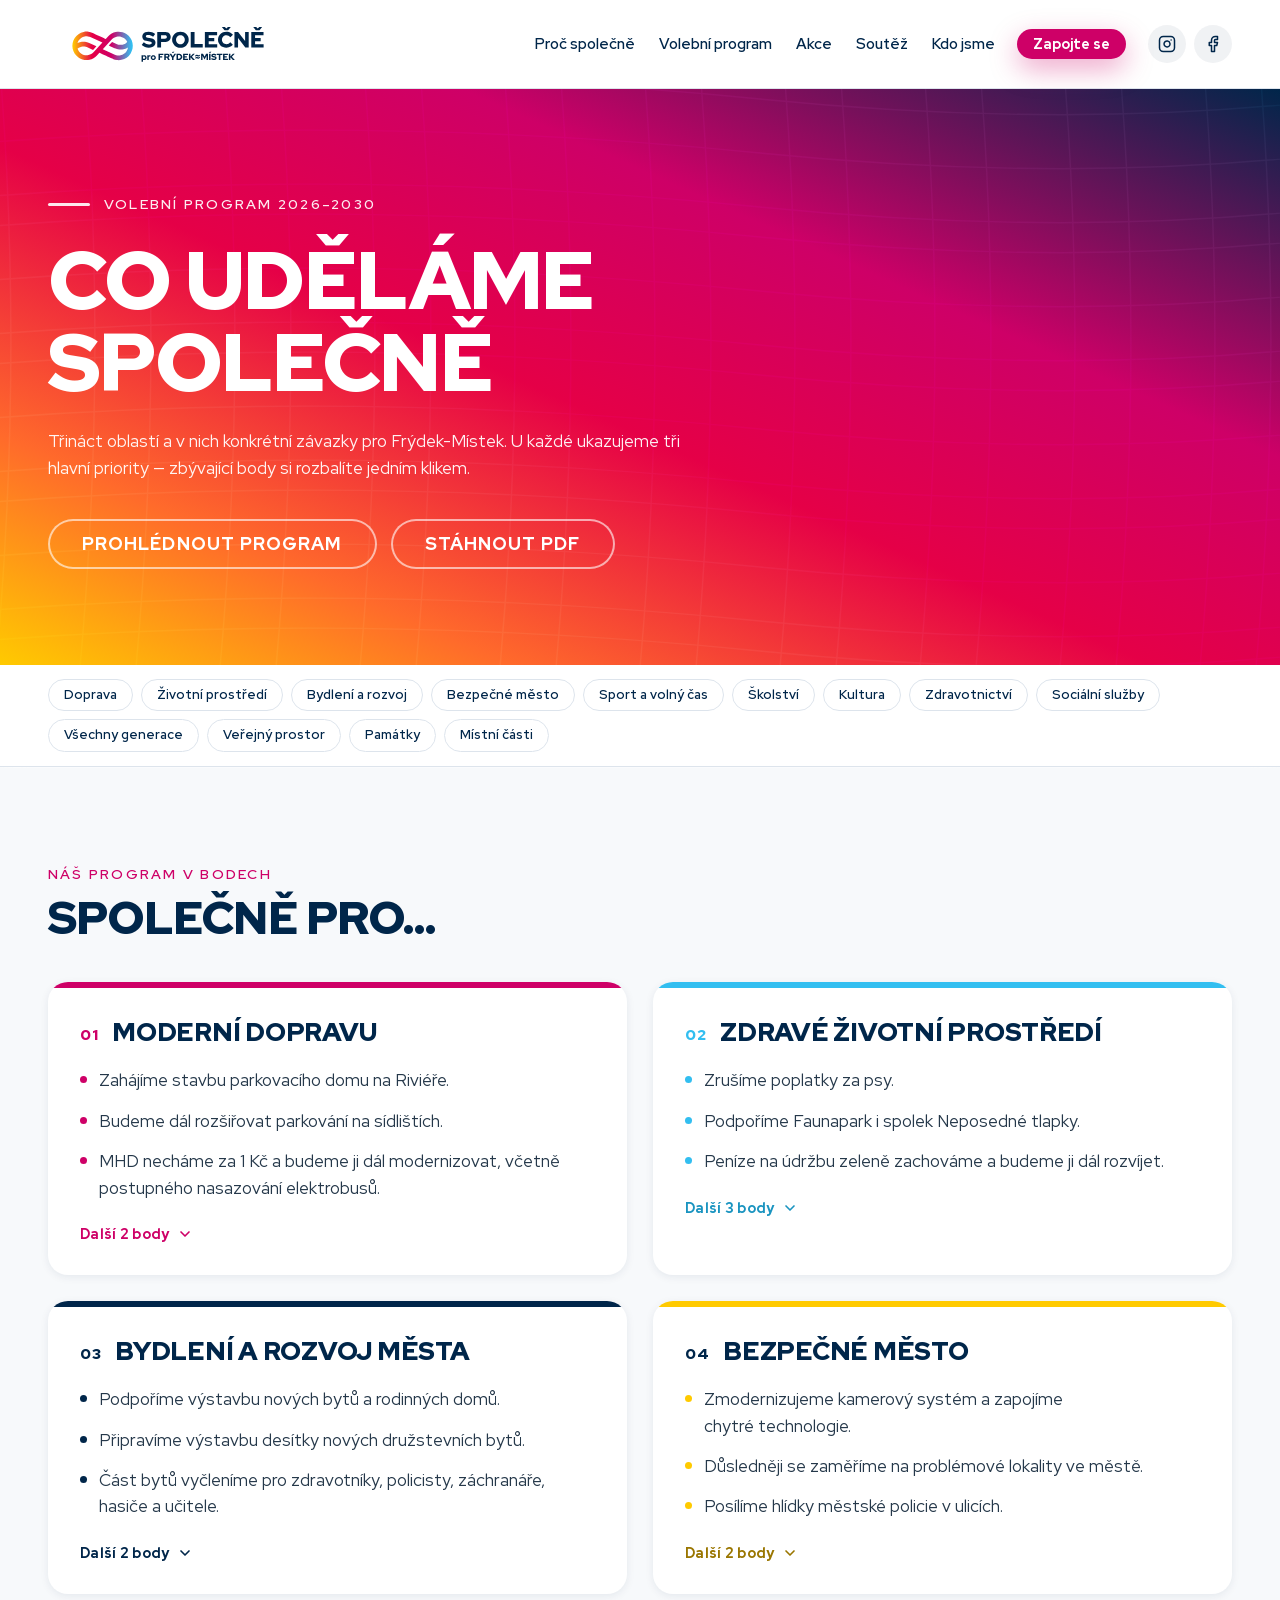
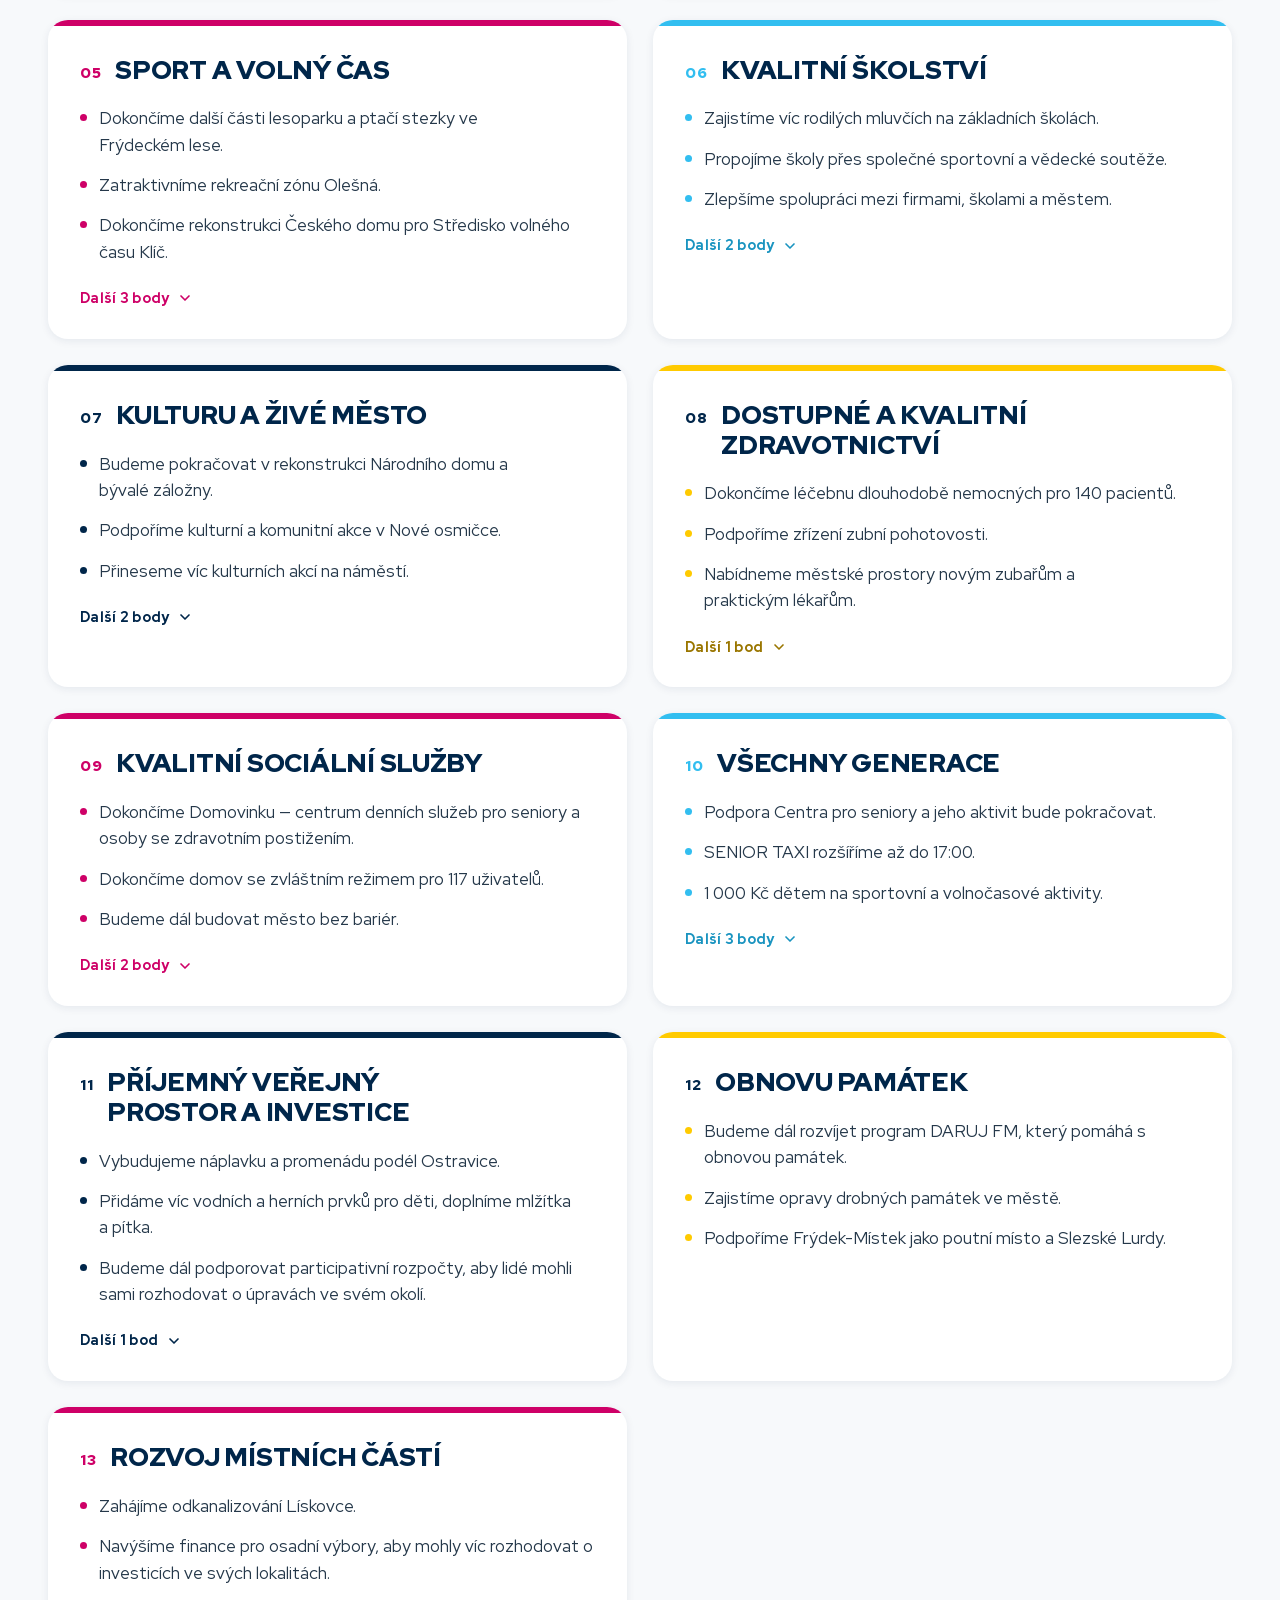
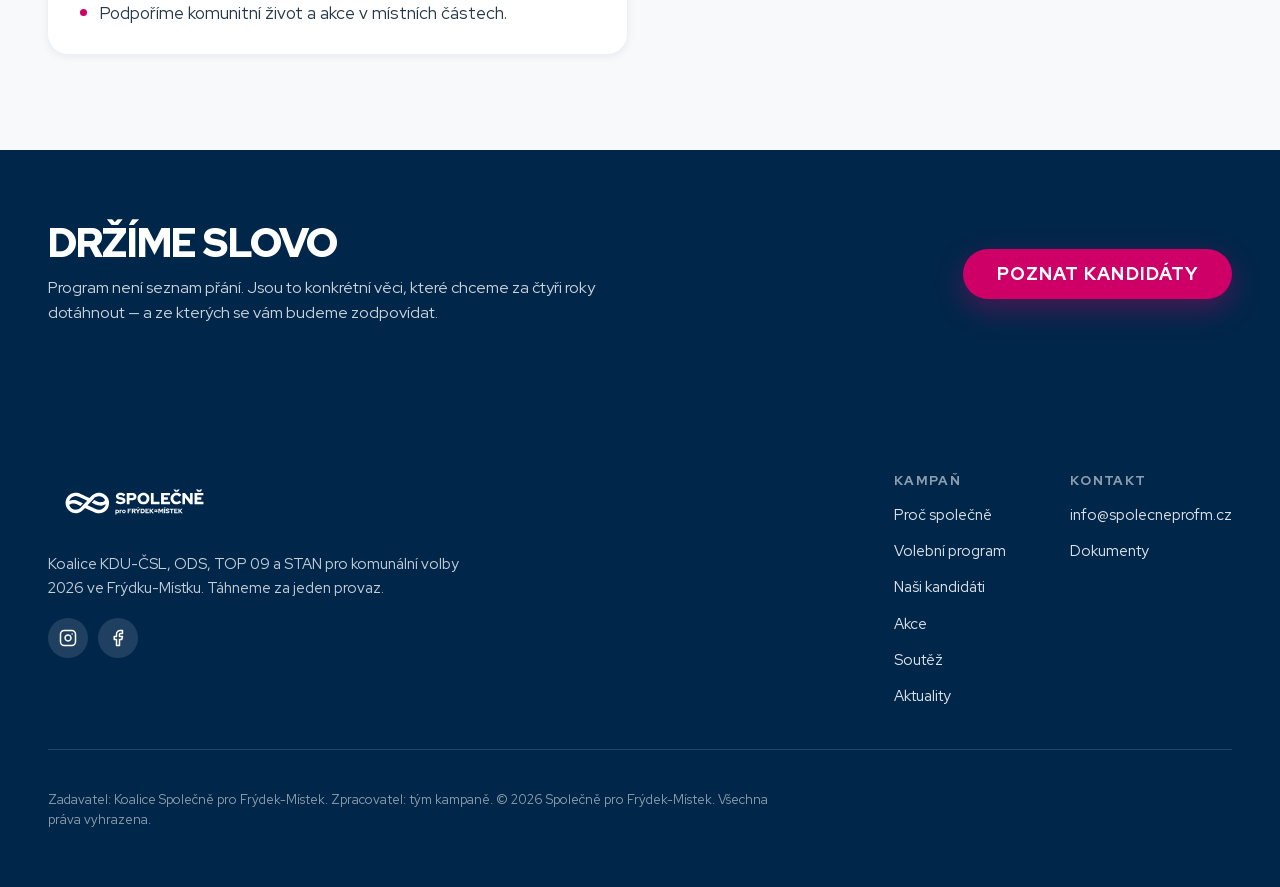
==== program.html @ d4891915 "Add Volební program page and link it from the navigation Port Volebni_program_2026-2030.html into th" ====
<!DOCTYPE html>
<html lang="cs">
<head>
<meta charset="utf-8">
<meta name="viewport" content="width=device-width, initial-scale=1">
<title>Volební program 2026–2030 — Společně pro Frýdek-Místek</title>
<meta name="description" content="Volební program koalice Společně pro Frýdek-Místek (KDU-ČSL, ODS, TOP 09 a STAN) na období 2026–2030. Třináct oblastí a konkrétní závazky: doprava, bydlení, bezpečnost, školství, zdravotnictví, sport, kultura, sociální služby a rozvoj místních částí.">
<meta name="theme-color" content="#00264a">
<link rel="canonical" href="https://spolecneprofm.cz/program.html">
<meta name="robots" content="index, follow, max-image-preview:large, max-snippet:-1, max-video-preview:-1">
<meta property="og:type" content="website">
<meta property="og:site_name" content="Společně pro Frýdek-Místek">
<meta property="og:locale" content="cs_CZ">
<meta property="og:url" content="https://spolecneprofm.cz/program.html">
<meta property="og:title" content="Volební program 2026–2030 — Společně pro Frýdek-Místek">
<meta property="og:description" content="Třináct oblastí a v nich konkrétní závazky pro Frýdek-Místek na období 2026–2030.">
<meta property="og:image" content="https://spolecneprofm.cz/assets/img/og-cover.png">
<meta property="og:image:type" content="image/png">
<meta property="og:image:width" content="1200">
<meta property="og:image:height" content="630">
<meta property="og:image:alt" content="Společně pro Frýdek-Místek — koalice KDU-ČSL, ODS, TOP 09 a STAN pro komunální volby 2026">
<meta name="twitter:card" content="summary_large_image">
<meta name="twitter:title" content="Volební program 2026–2030 — Společně pro Frýdek-Místek">
<meta name="twitter:description" content="Třináct oblastí a v nich konkrétní závazky pro Frýdek-Místek na období 2026–2030.">
<meta name="twitter:image" content="https://spolecneprofm.cz/assets/img/og-cover.png">
<meta name="twitter:image:alt" content="Společně pro Frýdek-Místek — koalice KDU-ČSL, ODS, TOP 09 a STAN pro komunální volby 2026">

<!-- Icons & manifest -->
<link rel="icon" type="image/svg+xml" href="assets/img/logo-symbol.svg">
<link rel="icon" type="image/png" sizes="32x32" href="favicon-32x32.png">
<link rel="icon" type="image/png" sizes="16x16" href="favicon-16x16.png">
<link rel="icon" href="favicon.ico" sizes="any">
<link rel="apple-touch-icon" sizes="180x180" href="apple-touch-icon.png">
<link rel="manifest" href="site.webmanifest">

<!-- Preload the LCP-critical webfont weights (hero H1 = 900, body/lead = 400) so they
     download in parallel with the stylesheet instead of after it -->
<link rel="preload" href="assets/fonts/RedHatDisplay-Black.woff2" as="font" type="font/woff2" crossorigin>
<link rel="preload" href="assets/fonts/RedHatDisplay-Regular.woff2" as="font" type="font/woff2" crossorigin>

<link rel="stylesheet" href="css/styles.css">

<script type="application/ld+json">
{
  "@context": "https://schema.org",
  "@graph": [
    {
      "@type": "PoliticalParty",
      "@id": "https://spolecneprofm.cz/#organization",
      "name": "Společně pro Frýdek-Místek",
      "alternateName": "Společně pro F-M",
      "description": "Koalice KDU-ČSL, ODS, TOP 09 a STAN pro komunální volby 2026 ve Frýdku-Místku. Táhneme za jeden provaz.",
      "url": "https://spolecneprofm.cz/",
      "logo": "https://spolecneprofm.cz/assets/img/logo-symbol.svg",
      "image": "https://spolecneprofm.cz/assets/img/og-cover.png",
      "email": "info@spolecneprofm.cz",
      "areaServed": { "@type": "City", "name": "Frýdek-Místek" },
      "member": [
        { "@type": "PoliticalParty", "name": "KDU-ČSL" },
        { "@type": "PoliticalParty", "name": "ODS" },
        { "@type": "PoliticalParty", "name": "TOP 09" },
        { "@type": "PoliticalParty", "name": "STAN" }
      ]
    },
    {
      "@type": "WebSite",
      "@id": "https://spolecneprofm.cz/#website",
      "url": "https://spolecneprofm.cz/",
      "name": "Společně pro Frýdek-Místek",
      "inLanguage": "cs",
      "publisher": { "@id": "https://spolecneprofm.cz/#organization" }
    }
  ]
}
</script>
</head>
<body>

<!-- ============================================================ Top menu -->
<header class="topbar">
  <div class="topbar__inner">
    <a href="index.html#proc" aria-label="Společně pro Frýdek-Místek — domů">
      <img class="topbar__logo" src="assets/img/logo-horizontal.svg" alt="Společně pro Frýdek-Místek">
    </a>
    <nav class="topbar__nav" aria-label="Hlavní navigace">
      <div class="topnav">
        <a href="index.html#proc">Proč společně</a>
        <a href="program.html">Volební program</a>
        <a href="index.html#cesta">Akce</a>
        <a href="soutez.html">Soutěž</a>
        <a href="index.html#kdo">Kdo jsme</a>
      </div>
      <a class="btn btn--primary btn--sm topbar__cta" href="https://docs.google.com/forms/d/e/1FAIpQLSeBkIM6NP1wLPQu1saJix3rBssZqTnsigHRWlZCqbDjpdeK2g/viewform" target="_blank" rel="noopener">Zapojte se</a>
      <div class="topbar__socials">
        <a class="social" href="https://www.instagram.com/spolecneprofm" target="_blank" rel="noopener" aria-label="Instagram"><svg width="18" height="18" viewBox="0 0 24 24" fill="none" stroke="currentColor" stroke-width="2" stroke-linecap="round" stroke-linejoin="round" aria-hidden="true"><rect width="20" height="20" x="2" y="2" rx="5"/><path d="M16 11.37A4 4 0 1 1 12.63 8 4 4 0 0 1 16 11.37z"/><line x1="17.5" x2="17.51" y1="6.5" y2="6.5"/></svg></a>
        <a class="social" href="https://www.facebook.com/share/1CtPxGy4Wt/" target="_blank" rel="noopener" aria-label="Facebook"><svg width="18" height="18" viewBox="0 0 24 24" fill="none" stroke="currentColor" stroke-width="2" stroke-linecap="round" stroke-linejoin="round" aria-hidden="true"><path d="M18 2h-3a5 5 0 0 0-5 5v3H7v4h3v8h4v-8h3l1-4h-4V7a1 1 0 0 1 1-1h3z"/></svg></a>
      </div>
      <button class="menu-toggle" type="button" data-menu-toggle aria-expanded="false" aria-controls="mobile-menu" aria-label="Otevřít menu">
        <span class="menu-toggle__bar"></span><span class="menu-toggle__bar"></span><span class="menu-toggle__bar"></span>
      </button>
    </nav>
  </div>
  <div class="mobile-menu" id="mobile-menu" data-menu hidden>
    <a class="mobile-menu__link" href="index.html#proc">Proč společně</a>
    <a class="mobile-menu__link" href="program.html">Volební program</a>
    <a class="mobile-menu__link" href="index.html#cesta">Akce</a>
    <a class="mobile-menu__link" href="soutez.html">Soutěž</a>
    <a class="mobile-menu__link" href="index.html#kdo">Kdo jsme</a>
    <a class="mobile-menu__link" href="index.html#aktuality">Aktuality</a>
    <a class="mobile-menu__link" href="index.html#dokumenty">Dokumenty</a>
    <a class="btn btn--primary btn--md mobile-menu__cta" href="https://docs.google.com/forms/d/e/1FAIpQLSeBkIM6NP1wLPQu1saJix3rBssZqTnsigHRWlZCqbDjpdeK2g/viewform" target="_blank" rel="noopener">Zapojte se</a>
    <div class="mobile-menu__socials">
      <a class="social" href="https://www.instagram.com/spolecneprofm" target="_blank" rel="noopener" aria-label="Instagram"><svg width="18" height="18" viewBox="0 0 24 24" fill="none" stroke="currentColor" stroke-width="2" stroke-linecap="round" stroke-linejoin="round" aria-hidden="true"><rect width="20" height="20" x="2" y="2" rx="5"/><path d="M16 11.37A4 4 0 1 1 12.63 8 4 4 0 0 1 16 11.37z"/><line x1="17.5" x2="17.51" y1="6.5" y2="6.5"/></svg></a>
      <a class="social" href="https://www.facebook.com/share/1CtPxGy4Wt/" target="_blank" rel="noopener" aria-label="Facebook"><svg width="18" height="18" viewBox="0 0 24 24" fill="none" stroke="currentColor" stroke-width="2" stroke-linecap="round" stroke-linejoin="round" aria-hidden="true"><path d="M18 2h-3a5 5 0 0 0-5 5v3H7v4h3v8h4v-8h3l1-4h-4V7a1 1 0 0 1 1-1h3z"/></svg></a>
    </div>
  </div>
</header>

<main>

<!-- ================================================================ Hero -->
<section class="prog-hero">
  <svg class="prog-hero__lines" preserveAspectRatio="xMidYMid slice" fill="none" stroke="#fff" stroke-width="1.4" aria-hidden="true"><path d="M-20,0 Q360,-30 760,10 T1480,-12"></path><path d="M-20,54 Q360,24 760,64 T1480,42"></path><path d="M-20,108 Q360,78 760,118 T1480,96"></path><path d="M-20,138 Q360,108 760,148 T1480,126"></path><path d="M-20,192 Q360,162 760,202 T1480,180"></path><path d="M-20,246 Q360,216 760,256 T1480,234"></path><path d="M-20,276 Q360,246 760,286 T1480,264"></path><path d="M-20,330 Q360,300 760,340 T1480,318"></path><path d="M-20,384 Q360,354 760,394 T1480,372"></path><path d="M-20,414 Q360,384 760,424 T1480,402"></path><path d="M-20,468 Q360,438 760,478 T1480,456"></path><path d="M-20,522 Q360,492 760,532 T1480,510"></path><path d="M-20,552 Q360,522 760,562 T1480,540"></path><path d="M-20,606 Q360,576 760,616 T1480,594"></path><path d="M-20,660 Q360,630 760,670 T1480,648"></path><path d="M-20,690 Q360,660 760,700 T1480,678"></path><path d="M-20,744 Q360,714 760,754 T1480,732"></path><path d="M-20,798 Q360,768 760,808 T1480,786"></path><path d="M-20,828 Q360,798 760,838 T1480,816"></path><path d="M-20,882 Q360,852 760,892 T1480,870"></path><path d="M-20,936 Q360,906 760,946 T1480,924"></path><path d="M-20,966 Q360,936 760,976 T1480,954"></path><path d="M-20,1020 Q360,990 760,1030 T1480,1008"></path><path d="M-20,1074 Q360,1044 760,1084 T1480,1062"></path><path d="M-20,1104 Q360,1074 760,1114 T1480,1092"></path><path d="M-20,1158 Q360,1128 760,1168 T1480,1146"></path><path d="M0,-20 Q26,300 -10,640 T20,1100"></path><path d="M84,-20 Q110,300 74,640 T104,1100"></path><path d="M140,-20 Q166,300 130,640 T160,1100"></path><path d="M224,-20 Q250,300 214,640 T244,1100"></path><path d="M280,-20 Q306,300 270,640 T300,1100"></path><path d="M364,-20 Q390,300 354,640 T384,1100"></path><path d="M420,-20 Q446,300 410,640 T440,1100"></path><path d="M504,-20 Q530,300 494,640 T524,1100"></path><path d="M560,-20 Q586,300 550,640 T580,1100"></path><path d="M644,-20 Q670,300 634,640 T664,1100"></path><path d="M700,-20 Q726,300 690,640 T720,1100"></path><path d="M784,-20 Q810,300 774,640 T804,1100"></path><path d="M840,-20 Q866,300 830,640 T860,1100"></path><path d="M924,-20 Q950,300 914,640 T944,1100"></path><path d="M980,-20 Q1006,300 970,640 T1000,1100"></path><path d="M1064,-20 Q1090,300 1054,640 T1084,1100"></path><path d="M1120,-20 Q1146,300 1110,640 T1140,1100"></path><path d="M1204,-20 Q1230,300 1194,640 T1224,1100"></path><path d="M1260,-20 Q1286,300 1250,640 T1280,1100"></path><path d="M1344,-20 Q1370,300 1334,640 T1364,1100"></path><path d="M1400,-20 Q1426,300 1390,640 T1420,1100"></path><path d="M1484,-20 Q1510,300 1474,640 T1504,1100"></path></svg>
  <div class="prog-hero__wrap">
    <div class="hero__kicker hp-rise" style="animation-delay:.05s">
      <span class="hero__kicker-bar"></span>
      <span class="hero__kicker-text">Volební program 2026–2030</span>
    </div>
    <h1 class="prog-hero__title hp-rise" style="animation-delay:.12s">Co uděláme<br>SPOLEČNĚ</h1>
    <p class="prog-hero__lead hp-rise" style="animation-delay:.2s">Třináct oblastí a v nich konkrétní závazky pro Frýdek-Místek. U každé ukazujeme tři hlavní priority — zbývající body si rozbalíte jedním klikem.</p>
    <div class="prog-hero__cta hp-rise" style="animation-delay:.28s">
      <a class="btn btn--lg btn--ghost btn--uppercase" href="#oblasti">Prohlédnout program</a>
      <a class="btn btn--lg btn--ghost btn--uppercase" href="index.html#dokumenty">Stáhnout PDF</a>
    </div>
  </div>
</section>

<!-- ======================================================= Oblasti (chips) -->
<nav class="prog-nav" aria-label="Oblasti programu">
  <div class="prog-nav__inner">
    <a class="prog-chip" href="#doprava">Doprava</a>
    <a class="prog-chip" href="#prostredi">Životní prostředí</a>
    <a class="prog-chip" href="#bydleni">Bydlení a rozvoj</a>
    <a class="prog-chip" href="#bezpecnost">Bezpečné město</a>
    <a class="prog-chip" href="#sport">Sport a volný čas</a>
    <a class="prog-chip" href="#skolstvi">Školství</a>
    <a class="prog-chip" href="#kultura">Kultura</a>
    <a class="prog-chip" href="#zdravotnictvi">Zdravotnictví</a>
    <a class="prog-chip" href="#socialni">Sociální služby</a>
    <a class="prog-chip" href="#generace">Všechny generace</a>
    <a class="prog-chip" href="#prostor">Veřejný prostor</a>
    <a class="prog-chip" href="#pamatky">Památky</a>
    <a class="prog-chip" href="#casti">Místní části</a>
  </div>
</nav>

<!-- ============================================================= Program -->
<section class="section section--paper" id="oblasti">
  <div class="container">
    <div class="sec-head">
      <span class="eyebrow">Náš program v bodech</span>
      <h2 class="sec-title">SPOLEČNĚ pro…</h2>
    </div>
    <div class="prog-grid">

      <article class="prog-card prog-card--magenta" id="doprava">
        <div class="prog-card__bar"></div>
        <div class="prog-card__body">
          <div class="prog-card__head">
            <span class="prog-card__num">01</span>
            <h3 class="prog-card__title">moderní dopravu</h3>
          </div>
          <ul class="prog-list">
            <li>Zahájíme stavbu parkovacího domu na Riviéře.</li>
            <li>Budeme dál rozšiřovat parkování na sídlištích.</li>
            <li>MHD necháme za 1 Kč a budeme ji dál modernizovat, včetně postupného nasazování elektrobusů.</li>
          </ul>
          <details class="prog-details">
            <summary class="prog-more"><span class="prog-more__closed">Další 2 body</span><span class="prog-more__open">Skrýt další body</span><svg class="prog-more__caret" width="16" height="16" viewBox="0 0 24 24" fill="none" stroke="currentColor" stroke-width="2.5" stroke-linecap="round" stroke-linejoin="round" aria-hidden="true"><path d="m6 9 6 6 6-6"/></svg></summary>
            <ul class="prog-list prog-list--more">
              <li>Zrealizujeme cyklostezku do Sedlišť.</li>
              <li>Zlepšíme a zpříjemníme podmínky pro cyklisty, aby se po městě jezdilo bezpečněji.</li>
            </ul>
          </details>
        </div>
      </article>

      <article class="prog-card prog-card--cyan" id="prostredi">
        <div class="prog-card__bar"></div>
        <div class="prog-card__body">
          <div class="prog-card__head">
            <span class="prog-card__num">02</span>
            <h3 class="prog-card__title">zdravé životní prostředí</h3>
          </div>
          <ul class="prog-list">
            <li>Zrušíme poplatky za psy.</li>
            <li>Podpoříme Faunapark i spolek Neposedné tlapky.</li>
            <li>Peníze na údržbu zeleně zachováme a budeme ji dál rozvíjet.</li>
          </ul>
          <details class="prog-details">
            <summary class="prog-more"><span class="prog-more__closed">Další 3 body</span><span class="prog-more__open">Skrýt další body</span><svg class="prog-more__caret" width="16" height="16" viewBox="0 0 24 24" fill="none" stroke="currentColor" stroke-width="2.5" stroke-linecap="round" stroke-linejoin="round" aria-hidden="true"><path d="m6 9 6 6 6-6"/></svg></summary>
            <ul class="prog-list prog-list--more">
              <li>Pomůžeme kastračnímu programu pro kočky.</li>
              <li>Uděláme opatření proti přehřívání města v létě (městské tepelné ostrovy).</li>
              <li>Zlepšíme, jak se ve městě zachycuje a využívá dešťová voda.</li>
            </ul>
          </details>
        </div>
      </article>

      <article class="prog-card prog-card--navy" id="bydleni">
        <div class="prog-card__bar"></div>
        <div class="prog-card__body">
          <div class="prog-card__head">
            <span class="prog-card__num">03</span>
            <h3 class="prog-card__title">bydlení a rozvoj města</h3>
          </div>
          <ul class="prog-list">
            <li>Podpoříme výstavbu nových bytů a rodinných domů.</li>
            <li>Připravíme výstavbu desítky nových družstevních bytů.</li>
            <li>Část bytů vyčleníme pro zdravotníky, policisty, záchranáře, hasiče a učitele.</li>
          </ul>
          <details class="prog-details">
            <summary class="prog-more"><span class="prog-more__closed">Další 2 body</span><span class="prog-more__open">Skrýt další body</span><svg class="prog-more__caret" width="16" height="16" viewBox="0 0 24 24" fill="none" stroke="currentColor" stroke-width="2.5" stroke-linecap="round" stroke-linejoin="round" aria-hidden="true"><path d="m6 9 6 6 6-6"/></svg></summary>
            <ul class="prog-list prog-list--more">
              <li>Budeme dál opravovat a zlepšovat městské byty.</li>
              <li>Přes městskou firmu DISTEP budeme hlídat, aby teplo zůstalo cenově stabilní a dostupné.</li>
            </ul>
          </details>
        </div>
      </article>

      <article class="prog-card prog-card--yellow" id="bezpecnost">
        <div class="prog-card__bar"></div>
        <div class="prog-card__body">
          <div class="prog-card__head">
            <span class="prog-card__num">04</span>
            <h3 class="prog-card__title">bezpečné město</h3>
          </div>
          <ul class="prog-list">
            <li>Zmodernizujeme kamerový systém a zapojíme chytré technologie.</li>
            <li>Důsledněji se zaměříme na problémové lokality ve městě.</li>
            <li>Posílíme hlídky městské policie v ulicích.</li>
          </ul>
          <details class="prog-details">
            <summary class="prog-more"><span class="prog-more__closed">Další 2 body</span><span class="prog-more__open">Skrýt další body</span><svg class="prog-more__caret" width="16" height="16" viewBox="0 0 24 24" fill="none" stroke="currentColor" stroke-width="2.5" stroke-linecap="round" stroke-linejoin="round" aria-hidden="true"><path d="m6 9 6 6 6-6"/></svg></summary>
            <ul class="prog-list prog-list--more">
              <li>Budeme dál podporovat a financovat dobrovolné hasiče.</li>
              <li>Podpora složek integrovaného záchranného systému zůstane samozřejmostí.</li>
            </ul>
          </details>
        </div>
      </article>

      <article class="prog-card prog-card--magenta" id="sport">
        <div class="prog-card__bar"></div>
        <div class="prog-card__body">
          <div class="prog-card__head">
            <span class="prog-card__num">05</span>
            <h3 class="prog-card__title">sport a volný čas</h3>
          </div>
          <ul class="prog-list">
            <li>Dokončíme další části lesoparku a ptačí stezky ve Frýdeckém lese.</li>
            <li>Zatraktivníme rekreační zónu Olešná.</li>
            <li>Dokončíme rekonstrukci Českého domu pro Středisko volného času Klíč.</li>
          </ul>
          <details class="prog-details">
            <summary class="prog-more"><span class="prog-more__closed">Další 3 body</span><span class="prog-more__open">Skrýt další body</span><svg class="prog-more__caret" width="16" height="16" viewBox="0 0 24 24" fill="none" stroke="currentColor" stroke-width="2.5" stroke-linecap="round" stroke-linejoin="round" aria-hidden="true"><path d="m6 9 6 6 6-6"/></svg></summary>
            <ul class="prog-list prog-list--more">
              <li>Navýšíme podporu mládežnického sportu.</li>
              <li>Ve spolupráci s krajem opravíme plavecký bazén na ulici Pionýrů.</li>
              <li>Rozšíříme saunový svět v aquaparku na Olešné.</li>
            </ul>
          </details>
        </div>
      </article>

      <article class="prog-card prog-card--cyan" id="skolstvi">
        <div class="prog-card__bar"></div>
        <div class="prog-card__body">
          <div class="prog-card__head">
            <span class="prog-card__num">06</span>
            <h3 class="prog-card__title">kvalitní školství</h3>
          </div>
          <ul class="prog-list">
            <li>Zajistíme víc rodilých mluvčích na základních školách.</li>
            <li>Propojíme školy přes společné sportovní a vědecké soutěže.</li>
            <li>Zlepšíme spolupráci mezi firmami, školami a městem.</li>
          </ul>
          <details class="prog-details">
            <summary class="prog-more"><span class="prog-more__closed">Další 2 body</span><span class="prog-more__open">Skrýt další body</span><svg class="prog-more__caret" width="16" height="16" viewBox="0 0 24 24" fill="none" stroke="currentColor" stroke-width="2.5" stroke-linecap="round" stroke-linejoin="round" aria-hidden="true"><path d="m6 9 6 6 6-6"/></svg></summary>
            <ul class="prog-list prog-list--more">
              <li>Budeme tlačit na sjednocení kvality IT vybavení ve školách.</li>
              <li>Zavedeme školní participativní rozpočty a naučíme děti plánovat, hospodařit a měnit své školy k lepšímu.</li>
            </ul>
          </details>
        </div>
      </article>

      <article class="prog-card prog-card--navy" id="kultura">
        <div class="prog-card__bar"></div>
        <div class="prog-card__body">
          <div class="prog-card__head">
            <span class="prog-card__num">07</span>
            <h3 class="prog-card__title">kulturu a živé město</h3>
          </div>
          <ul class="prog-list">
            <li>Budeme pokračovat v rekonstrukci Národního domu a bývalé záložny.</li>
            <li>Podpoříme kulturní a komunitní akce v Nové osmičce.</li>
            <li>Přineseme víc kulturních akcí na náměstí.</li>
          </ul>
          <details class="prog-details">
            <summary class="prog-more"><span class="prog-more__closed">Další 2 body</span><span class="prog-more__open">Skrýt další body</span><svg class="prog-more__caret" width="16" height="16" viewBox="0 0 24 24" fill="none" stroke="currentColor" stroke-width="2.5" stroke-linecap="round" stroke-linejoin="round" aria-hidden="true"><path d="m6 9 6 6 6-6"/></svg></summary>
            <ul class="prog-list prog-list--more">
              <li>Rozšíříme spolupráci s Muzeem Beskyd na oživení Frýdeckého zámku.</li>
              <li>Zmodernizujeme kino Vlast — interiér i vybavení.</li>
            </ul>
          </details>
        </div>
      </article>

      <article class="prog-card prog-card--yellow" id="zdravotnictvi">
        <div class="prog-card__bar"></div>
        <div class="prog-card__body">
          <div class="prog-card__head">
            <span class="prog-card__num">08</span>
            <h3 class="prog-card__title">dostupné a kvalitní zdravotnictví</h3>
          </div>
          <ul class="prog-list">
            <li>Dokončíme léčebnu dlouhodobě nemocných pro 140 pacientů.</li>
            <li>Podpoříme zřízení zubní pohotovosti.</li>
            <li>Nabídneme městské prostory novým zubařům a praktickým lékařům.</li>
          </ul>
          <details class="prog-details">
            <summary class="prog-more"><span class="prog-more__closed">Další 1 bod</span><span class="prog-more__open">Skrýt další bod</span><svg class="prog-more__caret" width="16" height="16" viewBox="0 0 24 24" fill="none" stroke="currentColor" stroke-width="2.5" stroke-linecap="round" stroke-linejoin="round" aria-hidden="true"><path d="m6 9 6 6 6-6"/></svg></summary>
            <ul class="prog-list prog-list--more">
              <li>Budeme dál rozvíjet spolupráci s Moravskoslezskou nemocnicí ve Frýdku-Místku.</li>
            </ul>
          </details>
        </div>
      </article>

      <article class="prog-card prog-card--magenta" id="socialni">
        <div class="prog-card__bar"></div>
        <div class="prog-card__body">
          <div class="prog-card__head">
            <span class="prog-card__num">09</span>
            <h3 class="prog-card__title">kvalitní sociální služby</h3>
          </div>
          <ul class="prog-list">
            <li>Dokončíme Domovinku — centrum denních služeb pro seniory a osoby se zdravotním postižením.</li>
            <li>Dokončíme domov se zvláštním režimem pro 117 uživatelů.</li>
            <li>Budeme dál budovat město bez bariér.</li>
          </ul>
          <details class="prog-details">
            <summary class="prog-more"><span class="prog-more__closed">Další 2 body</span><span class="prog-more__open">Skrýt další body</span><svg class="prog-more__caret" width="16" height="16" viewBox="0 0 24 24" fill="none" stroke="currentColor" stroke-width="2.5" stroke-linecap="round" stroke-linejoin="round" aria-hidden="true"><path d="m6 9 6 6 6-6"/></svg></summary>
            <ul class="prog-list prog-list--more">
              <li>Zřídíme nábytkovou banku.</li>
              <li>Podpora rodin s dětmi se zdravotním postižením bude pokračovat.</li>
            </ul>
          </details>
        </div>
      </article>

      <article class="prog-card prog-card--cyan" id="generace">
        <div class="prog-card__bar"></div>
        <div class="prog-card__body">
          <div class="prog-card__head">
            <span class="prog-card__num">10</span>
            <h3 class="prog-card__title">všechny generace</h3>
          </div>
          <ul class="prog-list">
            <li>Podpora Centra pro seniory a jeho aktivit bude pokračovat.</li>
            <li>SENIOR TAXI rozšíříme až do 17:00.</li>
            <li>1 000 Kč dětem na sportovní a volnočasové aktivity.</li>
          </ul>
          <details class="prog-details">
            <summary class="prog-more"><span class="prog-more__closed">Další 3 body</span><span class="prog-more__open">Skrýt další body</span><svg class="prog-more__caret" width="16" height="16" viewBox="0 0 24 24" fill="none" stroke="currentColor" stroke-width="2.5" stroke-linecap="round" stroke-linejoin="round" aria-hidden="true"><path d="m6 9 6 6 6-6"/></svg></summary>
            <ul class="prog-list prog-list--more">
              <li>V letech 2025 a 2026 jsme získali titul Obec přátelská rodině a seniorům a chceme ho dál obhajovat.</li>
              <li>Propojíme víc aktivit seniorů a dětí.</li>
              <li>Jesle zůstanou zachované.</li>
            </ul>
          </details>
        </div>
      </article>

      <article class="prog-card prog-card--navy" id="prostor">
        <div class="prog-card__bar"></div>
        <div class="prog-card__body">
          <div class="prog-card__head">
            <span class="prog-card__num">11</span>
            <h3 class="prog-card__title">příjemný veřejný prostor a investice</h3>
          </div>
          <ul class="prog-list">
            <li>Vybudujeme náplavku a promenádu podél Ostravice.</li>
            <li>Přidáme víc vodních a herních prvků pro děti, doplníme mlžítka a pítka.</li>
            <li>Budeme dál podporovat participativní rozpočty, aby lidé mohli sami rozhodovat o úpravách ve svém okolí.</li>
          </ul>
          <details class="prog-details">
            <summary class="prog-more"><span class="prog-more__closed">Další 1 bod</span><span class="prog-more__open">Skrýt další bod</span><svg class="prog-more__caret" width="16" height="16" viewBox="0 0 24 24" fill="none" stroke="currentColor" stroke-width="2.5" stroke-linecap="round" stroke-linejoin="round" aria-hidden="true"><path d="m6 9 6 6 6-6"/></svg></summary>
            <ul class="prog-list prog-list--more">
              <li>Oživíme veřejný prostor kvalitním městským mobiliářem, hlavně na náměstí Svobody a Zámeckém náměstí.</li>
            </ul>
          </details>
        </div>
      </article>

      <article class="prog-card prog-card--yellow" id="pamatky">
        <div class="prog-card__bar"></div>
        <div class="prog-card__body">
          <div class="prog-card__head">
            <span class="prog-card__num">12</span>
            <h3 class="prog-card__title">obnovu památek</h3>
          </div>
          <ul class="prog-list">
            <li>Budeme dál rozvíjet program DARUJ FM, který pomáhá s obnovou památek.</li>
            <li>Zajistíme opravy drobných památek ve městě.</li>
            <li>Podpoříme Frýdek-Místek jako poutní místo a Slezské Lurdy.</li>
          </ul>
        </div>
      </article>

      <article class="prog-card prog-card--magenta" id="casti">
        <div class="prog-card__bar"></div>
        <div class="prog-card__body">
          <div class="prog-card__head">
            <span class="prog-card__num">13</span>
            <h3 class="prog-card__title">rozvoj místních částí</h3>
          </div>
          <ul class="prog-list">
            <li>Zahájíme odkanalizování Lískovce.</li>
            <li>Navýšíme finance pro osadní výbory, aby mohly víc rozhodovat o investicích ve svých lokalitách.</li>
            <li>Podpoříme komunitní život a akce v místních částech.</li>
          </ul>
        </div>
      </article>

    </div>
  </div>
</section>

<!-- ================================================================= CTA -->
<section class="prog-cta">
  <div class="prog-cta__inner">
    <div class="prog-cta__text">
      <h2 class="prog-cta__title">Držíme SLOVO</h2>
      <p class="prog-cta__desc">Program není seznam přání. Jsou to konkrétní věci, které chceme za čtyři roky dotáhnout — a ze kterých se vám budeme zodpovídat.</p>
    </div>
    <a class="btn btn--lg btn--primary btn--uppercase" href="index.html#kandidati">Poznat kandidáty</a>
  </div>
</section>

</main>

<!-- =============================================================== Footer -->
<footer class="footer" id="kontakt">
  <div class="footer__inner">
    <div class="footer__top">
      <div class="footer__brand">
        <img class="footer__logo" src="assets/img/logo-horizontal-allwhite.svg" alt="Společně pro Frýdek-Místek">
        <p class="footer__about">Koalice KDU-ČSL, ODS, TOP 09 a STAN pro komunální volby 2026 ve Frýdku-Místku. Táhneme za jeden provaz.</p>
        <div class="footer__socials">
          <a class="footer__social" href="https://www.instagram.com/spolecneprofm" target="_blank" rel="noopener" aria-label="Instagram"><svg width="18" height="18" viewBox="0 0 24 24" fill="none" stroke="currentColor" stroke-width="2" stroke-linecap="round" stroke-linejoin="round" aria-hidden="true"><rect width="20" height="20" x="2" y="2" rx="5"/><path d="M16 11.37A4 4 0 1 1 12.63 8 4 4 0 0 1 16 11.37z"/><line x1="17.5" x2="17.51" y1="6.5" y2="6.5"/></svg></a>
          <a class="footer__social" href="https://www.facebook.com/share/1CtPxGy4Wt/" target="_blank" rel="noopener" aria-label="Facebook"><svg width="18" height="18" viewBox="0 0 24 24" fill="none" stroke="currentColor" stroke-width="2" stroke-linecap="round" stroke-linejoin="round" aria-hidden="true"><path d="M18 2h-3a5 5 0 0 0-5 5v3H7v4h3v8h4v-8h3l1-4h-4V7a1 1 0 0 1 1-1h3z"/></svg></a>
        </div>
      </div>
      <nav class="footer__nav" aria-label="Patička">
        <div class="footer__col">
          <span class="footer__col-title">Kampaň</span>
          <a class="footer__link" href="index.html#proc">Proč společně</a>
          <a class="footer__link" href="program.html">Volební program</a>
          <a class="footer__link" href="index.html#kandidati">Naši kandidáti</a>
          <a class="footer__link" href="index.html#cesta">Akce</a>
          <a class="footer__link" href="soutez.html">Soutěž</a>
          <a class="footer__link" href="index.html#aktuality">Aktuality</a>
        </div>
        <div class="footer__col">
          <span class="footer__col-title">Kontakt</span>
          <a class="footer__link" href="mailto:info@spolecneprofm.cz">info@spolecneprofm.cz</a>
          <a class="footer__link" href="index.html#dokumenty">Dokumenty</a>
        </div>
      </nav>
    </div>
    <div class="footer__rule"></div>
    <div class="footer__bottom">
      <p class="footer__legal">Zadavatel: Koalice Společně pro Frýdek-Místek. Zpracovatel: tým kampaně. © 2026 Společně pro Frýdek-Místek. Všechna práva vyhrazena.</p>
    </div>
  </div>
</footer>

<script src="js/main.js" defer></script>
</body>
</html>
---- css/styles.css ----
/* ===========================================================================
   Společně pro Frýdek-Místek — campaign homepage
   Static recreation of templates/homepage/Homepage.dc.html.
   Tokens transcribed verbatim from the design system (tokens/*.css);
   component styling recreated from templates/homepage/kit.jsx.
   =========================================================================== */

/* ------------------------------------------------------------------ Fonts */
/* Self-hosted Red Hat Display, subset to Latin + Czech (Latin Ext-A) and served as WOFF2.
   Only the 7 upright weights actually used in this sheet, plus the single italic face
   (.hero__quote, 800 italic), are declared. Unused italics were removed. */
@font-face { font-family:"Red Hat Display"; src:url("../assets/fonts/RedHatDisplay-Light.woff2") format("woff2");           font-weight:300; font-style:normal; font-display:swap; }
@font-face { font-family:"Red Hat Display"; src:url("../assets/fonts/RedHatDisplay-Regular.woff2") format("woff2");         font-weight:400; font-style:normal; font-display:swap; }
@font-face { font-family:"Red Hat Display"; src:url("../assets/fonts/RedHatDisplay-Medium.woff2") format("woff2");          font-weight:500; font-style:normal; font-display:swap; }
@font-face { font-family:"Red Hat Display"; src:url("../assets/fonts/RedHatDisplay-SemiBold.woff2") format("woff2");        font-weight:600; font-style:normal; font-display:swap; }
@font-face { font-family:"Red Hat Display"; src:url("../assets/fonts/RedHatDisplay-Bold.woff2") format("woff2");            font-weight:700; font-style:normal; font-display:swap; }
@font-face { font-family:"Red Hat Display"; src:url("../assets/fonts/RedHatDisplay-ExtraBold.woff2") format("woff2");       font-weight:800; font-style:normal; font-display:swap; }
@font-face { font-family:"Red Hat Display"; src:url("../assets/fonts/RedHatDisplay-Black.woff2") format("woff2");           font-weight:900; font-style:normal; font-display:swap; }
@font-face { font-family:"Red Hat Display"; src:url("../assets/fonts/RedHatDisplay-ExtraBoldItalic.woff2") format("woff2"); font-weight:800; font-style:italic; font-display:swap; }

/* ------------------------------------------------------------- Design tokens */
:root {
  /* Brand stops */
  --c-yellow:#ffca00; --c-red:#e50047; --c-magenta:#ce0067; --c-cyan:#32bef0;
  --c-navy:#00264a; --c-white:#ffffff;

  /* Navy ink scale */
  --navy-900:#001b35; --navy-800:#00264a; --navy-700:#0a3a64; --navy-600:#14507f;
  --navy-500:#2c6c9e; --navy-300:#8bb0cc; --navy-100:#d6e3ee;

  /* Neutral / paper */
  --paper:#ffffff; --paper-50:#f7f9fb; --paper-100:#eef2f6; --paper-200:#dde4ec;
  --paper-300:#c2cdd9; --ink-muted:#5b6b7b;

  /* Semantic */
  --text-strong:var(--c-navy); --text-body:#25384a; --text-muted:var(--ink-muted);
  --accent:var(--c-magenta); --accent-hover:#b3005a; --accent-press:#99004d;
  --focus-ring:0 0 0 3px rgba(50,190,240,.55);

  /* Typeface */
  --font:"Red Hat Display", system-ui, "Segoe UI", Arial, sans-serif;
  --font-display:var(--font); --font-body:var(--font);

  /* Type scale */
  --fs-body:16px; --lh-relaxed:1.62; --fw-regular:400;

  /* Gradients — the brand */
  --grad-brand:linear-gradient(to bottom left,
      var(--c-navy) 0%, var(--c-magenta) 32%, var(--c-red) 55%, #ff6a2b 80%, var(--c-yellow) 100%);
  --grad-sunset:linear-gradient(210deg,
      var(--c-magenta) 0%, var(--c-red) 38%, #ff7a2e 72%, var(--c-yellow) 100%);
  --grad-logo:linear-gradient(90deg,
      var(--c-yellow) 0%, var(--c-red) 33%, var(--c-magenta) 66%, var(--c-cyan) 100%);
  --grad-bar:linear-gradient(90deg,
      var(--c-yellow) 0%, var(--c-red) 40%, var(--c-magenta) 70%, var(--c-cyan) 100%);
  --grad-navy:linear-gradient(200deg, var(--navy-700) 0%, var(--c-navy) 70%);

  /* Radii */
  --r-xs:6px; --r-sm:10px; --r-md:14px; --r-lg:20px; --r-xl:28px; --r-pill:999px;

  /* Shadows (cool navy-tinted) */
  --shadow-xs:0 1px 2px rgba(0,38,74,.08);
  --shadow-sm:0 2px 8px rgba(0,38,74,.08);
  --shadow-md:0 8px 24px rgba(0,38,74,.10);
  --shadow-lg:0 18px 48px rgba(0,38,74,.14);
  --shadow-accent:0 10px 28px rgba(206,0,103,.35);

  /* Motion */
  --ease-out:cubic-bezier(.22,.61,.36,1);
  --dur-fast:140ms; --dur-base:240ms; --dur-slow:420ms;

  /* Layout */
  --container:1280px;
  --gutter:48px;
}

/* ------------------------------------------------------------------ Base */
*, *::before, *::after { box-sizing:border-box; }
html { -webkit-text-size-adjust:100%; scroll-behavior:smooth; }
body {
  margin:0;
  background:#fff;
  font-family:var(--font);
  font-size:var(--fs-body);
  line-height:var(--lh-relaxed);
  font-weight:var(--fw-regular);
  color:var(--c-navy);
  -webkit-font-smoothing:antialiased;
  text-rendering:optimizeLegibility;
}
h1, h2, h3, h4 { margin:0; color:var(--c-navy); font-family:var(--font); }
p { margin:0; text-wrap:pretty; }
a { color:inherit; text-decoration:none; }
img { display:block; max-width:100%; }
button { font-family:inherit; }
:focus-visible { outline:none; box-shadow:var(--focus-ring); border-radius:var(--r-xs); }
::selection { background:var(--c-magenta); color:#fff; }

.container { max-width:var(--container); margin:0 auto; padding:0 var(--gutter); }
.section { padding:96px 0; }
.section > .container { padding-left:var(--gutter); padding-right:var(--gutter); }
.visually-hidden {
  position:absolute; width:1px; height:1px; padding:0; margin:-1px; overflow:hidden;
  clip:rect(0,0,0,0); white-space:nowrap; border:0;
}

/* Section heading block (eyebrow + display H2) */
.sec-head { display:flex; flex-direction:column; gap:8px; margin-bottom:40px; }
.sec-head--row { flex-direction:row; align-items:flex-end; justify-content:space-between; gap:24px; flex-wrap:wrap; }
.eyebrow {
  font-weight:500; font-size:14px; letter-spacing:.16em; text-transform:uppercase;
  color:var(--accent);
}
.eyebrow--cyan { color:var(--c-cyan); }
.eyebrow--white { color:rgba(255,255,255,.92); }
.sec-title {
  margin:0; font-weight:900; font-size:clamp(30px,3.6vw,46px); line-height:1.04;
  letter-spacing:-.02em; text-transform:uppercase; color:var(--c-navy);
}
.sec-title--white { color:#fff; }
.sec-link {
  font-weight:700; font-size:14px; color:var(--accent);
  display:inline-flex; align-items:center; gap:4px; white-space:nowrap;
}
.sec-link:hover { text-decoration:underline; }

/* ---------------------------------------------------------------- Buttons */
.btn {
  display:inline-flex; width:auto; justify-content:center; align-items:center; gap:8px;
  border:none; cursor:pointer; font-family:var(--font); font-weight:700;
  border-radius:var(--r-pill); line-height:1; letter-spacing:0; text-transform:none;
  transition:transform .14s var(--ease-out), filter .14s var(--ease-out);
  text-decoration:none;
}
.btn:hover { filter:brightness(.93); }
.btn:active { transform:scale(.97); }
.btn--sm { padding:8px 16px; font-size:14px; }
.btn--md { padding:13px 26px; font-size:16px; }
.btn--lg { padding:16px 34px; font-size:18px; }
.btn--uppercase { text-transform:uppercase; letter-spacing:.06em; }
.btn--primary { background:var(--accent); color:#fff; box-shadow:var(--shadow-accent); }
.btn--secondary { background:var(--c-navy); color:#fff; }
.btn--onBrand { background:#fff; color:var(--c-navy); box-shadow:var(--shadow-md); }
.btn--ghost { background:transparent; color:#fff; box-shadow:inset 0 0 0 2px rgba(255,255,255,.6); }
.btn--ghost-accent { background:transparent; color:var(--accent); box-shadow:inset 0 0 0 2px var(--paper-200); }
.btn svg { display:block; flex:none; }

/* ------------------------------------------------------------------ Pills */
.pill {
  display:inline-flex; align-items:center; gap:7px; font-family:var(--font);
  font-weight:700; font-size:13px; letter-spacing:.04em; line-height:1;
  padding:7px 14px; border-radius:var(--r-pill);
}
.pill__dot { width:8px; height:8px; border-radius:50%; flex:none; }
.pill--navy { background:var(--c-navy); color:#fff; }
.pill--accent { background:var(--accent); color:#fff; }
.pill--gradient { background:var(--grad-bar); color:#fff; }
.pill--soft { background:rgba(0,38,74,.07); color:var(--c-navy); }
.pill--outline { background:transparent; color:var(--c-navy); box-shadow:inset 0 0 0 1.5px var(--paper-200); }

/* --------------------------------------------------------------- Top menu */
.topbar {
  position:sticky; top:0; z-index:100;
  background:rgba(255,255,255,.92);
  backdrop-filter:saturate(150%) blur(10px);
  -webkit-backdrop-filter:saturate(150%) blur(10px);
  border-bottom:1px solid var(--paper-200);
}
.topbar__inner {
  max-width:var(--container); margin:0 auto;
  display:flex; align-items:center; justify-content:space-between;
  height:88px; padding:0 var(--gutter);
}
.topbar__logo { height:89px; width:auto; display:block; flex:none; }
.topbar__nav { display:flex; align-items:center; gap:22px; }
.topnav { display:flex; gap:24px; }
.topnav a { font-weight:600; font-size:15px; color:var(--c-navy); transition:color .14s var(--ease-out); }
.topnav a:hover { color:var(--accent); }
.topbar__socials { display:flex; gap:8px; }

/* Mobile menu toggle (hamburger) */
.menu-toggle {
  display:none; width:44px; height:44px; border:none; background:transparent; cursor:pointer;
  border-radius:var(--r-sm); padding:10px; flex-direction:column; justify-content:space-between;
}
.menu-toggle__bar { display:block; height:2.5px; width:100%; background:var(--c-navy); border-radius:2px; transition:transform .2s var(--ease-out), opacity .2s var(--ease-out); }
.topbar.is-open .menu-toggle__bar:nth-child(1) { transform:translateY(8.75px) rotate(45deg); }
.topbar.is-open .menu-toggle__bar:nth-child(2) { opacity:0; }
.topbar.is-open .menu-toggle__bar:nth-child(3) { transform:translateY(-8.75px) rotate(-45deg); }

/* Mobile menu dropdown panel */
.mobile-menu {
  display:flex; flex-direction:column; gap:4px; padding:12px var(--gutter) 24px;
  background:rgba(255,255,255,.98);
  backdrop-filter:saturate(150%) blur(10px); -webkit-backdrop-filter:saturate(150%) blur(10px);
  border-bottom:1px solid var(--paper-200);
}
.mobile-menu[hidden] { display:none; }
.mobile-menu__link { font-weight:700; font-size:18px; color:var(--c-navy); padding:12px 4px; border-bottom:1px solid var(--paper-100); }
.mobile-menu__link:hover { color:var(--accent); }
.mobile-menu__cta { margin-top:14px; align-self:flex-start; }
.mobile-menu__socials { display:flex; gap:10px; margin-top:16px; }

/* Social round links */
.social {
  width:38px; height:38px; border-radius:50%; display:inline-flex; align-items:center;
  justify-content:center; background:rgba(0,38,74,.06); color:var(--c-navy);
  transition:all .16s var(--ease-out);
}
.social:hover { background:var(--c-navy); color:#fff; }

/* ------------------------------------------------------------------ Hero */
.hero {
  position:relative; height:var(--hero-h,820px); overflow:hidden;
  background:var(--grad-brand); color:#fff;
}
.hero__wrap {
  position:relative; z-index:1; max-width:var(--container); margin:0 auto; height:100%;
  padding:0 var(--gutter); display:flex; align-items:center; justify-content:space-between; gap:72px;
}
.hero__left { display:flex; flex-direction:column; align-items:flex-start; gap:26px; max-width:600px; }
.hero__kicker { display:inline-flex; align-items:center; gap:14px; }
.hero__kicker-bar { width:42px; height:3px; border-radius:999px; background:rgba(255,255,255,.9); }
.hero__kicker-text { font-weight:500; font-size:14px; letter-spacing:.16em; text-transform:uppercase; color:rgba(255,255,255,.92); }
.hero__title {
  margin:0; font-weight:900; font-size:clamp(56px,7.4vw,96px); line-height:1.0;
  letter-spacing:-.02em; text-transform:uppercase; color:#fff;
}
.hero__lead {
  margin:0; font-weight:400; font-size:16px; line-height:1.62;
  color:rgba(255,255,255,.94); max-width:560px; text-wrap:pretty;
}
.hero__quote {
  margin:6px 0 0; font-style:italic; font-weight:800; font-size:clamp(26px,3.2vw,40px);
  line-height:1.1; letter-spacing:-.01em; color:#fff;
}
.hero__cta { margin-top:10px; }

/* Hero orbit */
.orbit { position:relative; width:600px; height:600px; flex:none; }
.orbit__ring { position:absolute; inset:0; will-change:transform; }
.orbit__ring svg { position:absolute; inset:0; overflow:visible; }
/* Orbiting party marks — rotate with the ring, kept upright by .hp-spin-fix.
   Rotation is smoothed per-frame in JS (initOrbit); no CSS transition here so
   there is no interrupted-transition ghosting. */
.hp-spin-fix { display:inline-flex; align-items:center; justify-content:center; will-change:transform; }
.hp-float { will-change:transform; }
.hp-orbit-item img, .hp-orbit-item span { transition:transform .3s cubic-bezier(.2,.7,.3,1), filter .3s cubic-bezier(.2,.7,.3,1); }
.hp-orbit-item span { display:inline-block; }
.hp-orbit-item:hover img { transform:scale(1.16); filter:brightness(0) invert(1) drop-shadow(0 6px 18px rgba(255,255,255,.55))!important; }
.hp-orbit-item:hover span { transform:scale(1.08); text-shadow:0 4px 18px rgba(255,255,255,.5); }

/* hero entrance + float animations */
@keyframes hpPop { from { opacity:0; transform:scale(.6); } }
@keyframes hpRise { from { opacity:0; transform:translateY(22px); } }
@keyframes hpFloat { 0%,100% { transform:translateY(0); } 50% { transform:translateY(-10px); } }
@keyframes hpFloatCtr { 0%,100% { transform:translateY(0) scale(1); } 50% { transform:translateY(-6px) scale(1.02); } }
@media (prefers-reduced-motion: no-preference) {
  .hp-pop { animation:hpPop .6s cubic-bezier(.2,.7,.3,1) backwards; }
  .hp-rise { animation:hpRise .7s cubic-bezier(.2,.7,.3,1) backwards; }
  .hp-float { animation:hpFloat 6s ease-in-out infinite; }
  .hp-float-ctr { animation:hpFloatCtr 7s ease-in-out infinite; }
}

/* ------------------------------------------------------------------ Stats */
.section--navy { background:var(--c-navy); }
.stats-grid { display:grid; grid-template-columns:repeat(4,1fr); gap:24px; }
.stat { display:flex; flex-direction:column; gap:6px; padding-left:18px; border-left:3px solid var(--c-cyan); }
.stat__value { font-weight:900; font-size:52px; line-height:1; letter-spacing:-.02em; color:#fff; }
.stat__label { font-size:15px; font-weight:600; line-height:1.4; color:rgba(255,255,255,.85); }

/* --------------------------------------------------- Candidate card slider */
.cardslider-wrap { position:relative; }
.cardslider {
  display:grid; grid-auto-flow:column;
  grid-auto-columns:calc((100% - 4 * 24px) / 5);
  gap:24px; overflow-x:auto; scroll-snap-type:x mandatory;
  padding:6px 2px 14px; scrollbar-width:none;
}
.cardslider::-webkit-scrollbar { display:none; }
.cand-card { scroll-snap-align:start; display:flex; flex-direction:column; align-items:center; gap:18px; }
.cand-card__avatar-wrap { position:relative; display:inline-flex; }
.avatar-ring {
  display:inline-flex; border-radius:50%; flex:none; padding:3px; background:#fff;
  box-shadow:var(--shadow-sm);
}
.avatar {
  width:150px; height:150px; border-radius:50%; overflow:hidden; display:inline-flex;
  align-items:center; justify-content:center; font-weight:800; color:var(--c-navy);
  background:var(--navy-100); font-size:51px; /* 150 * .34 */
}
.avatar img { width:100%; height:100%; object-fit:cover; }
.cand-card__num {
  position:absolute; top:-4px; left:-4px; min-width:40px; height:40px; padding:0 10px;
  border-radius:999px; background:var(--c-navy); color:#fff; font-weight:900; font-size:19px;
  display:inline-flex; align-items:center; justify-content:center; box-shadow:var(--shadow-sm); z-index:2;
}
.cand-card__name { display:flex; flex-direction:column; align-items:center; line-height:1.14; text-align:center; }
.cand-card__given { font-weight:300; font-size:16px; color:var(--ink-muted); }
.cand-card__surname { font-weight:800; font-size:20px; text-transform:uppercase; letter-spacing:.01em; color:var(--c-navy); }

/* slider edge arrows (round magenta) */
.slider-arrow {
  position:absolute; top:90px; transform:translateY(-50%);
  width:48px; height:48px; border-radius:50%; border:none; cursor:pointer;
  background:var(--accent); color:#fff; display:flex; align-items:center; justify-content:center;
  box-shadow:var(--shadow-accent); z-index:3; transition:filter .14s var(--ease-out), transform .14s var(--ease-out);
}
.slider-arrow:hover { filter:brightness(.93); }
.slider-arrow[hidden] { display:none; }
.slider-arrow--left { left:-14px; }
.slider-arrow--right { right:-14px; }

/* coalition strip */
.coalition {
  display:flex; align-items:center; gap:18px; flex-wrap:wrap; margin-top:36px;
  background:var(--paper-50); border:1px solid var(--paper-200); border-radius:var(--r-lg);
  padding:18px 24px;
}
.coalition__label { font-weight:700; font-size:13px; letter-spacing:.1em; text-transform:uppercase; color:var(--ink-muted); }
.coalition__parties { display:flex; align-items:center; gap:16px; flex-wrap:wrap; }
.coalition__party { font-weight:900; font-size:17px; letter-spacing:.02em; color:var(--c-navy); }
.coalition__sep { width:1px; height:18px; background:var(--paper-300); }

/* ---------------------------------------------------- Candidate name table */
.cand-table { display:grid; grid-template-columns:repeat(3,1fr); column-gap:28px; row-gap:0; }
.cand-row { display:flex; align-items:center; gap:14px; min-width:0; padding:12px 6px; border-bottom:1px solid var(--paper-200); }
.cand-row.is-hidden { display:none; }
.cand-row__avatar {
  width:56px; height:56px; border-radius:50%; flex:none; display:inline-flex; align-items:center;
  justify-content:center; background:var(--navy-100); color:var(--c-navy); font-weight:800; font-size:19px;
  box-shadow:var(--shadow-sm);
}
.cand-row__avatar img { width:100%; height:100%; border-radius:50%; object-fit:cover; }
.cand-row__body { min-width:0; line-height:1.3; }
.cand-row__name { display:block; font-size:15.5px; color:var(--c-navy); overflow-wrap:break-word; }
.cand-row__rank { font-weight:800; color:var(--accent); }
.cand-row__given { font-weight:400; }
.cand-row__surname { font-weight:800; }
.cand-row__role { display:block; font-size:13px; color:var(--ink-muted); margin-top:2px; overflow-wrap:break-word; }
.cand-table-foot { display:flex; flex-direction:column; align-items:flex-end; gap:14px; margin-top:30px; }
.cand-count { font-size:13px; font-weight:600; letter-spacing:.04em; color:var(--ink-muted); }
.cand-actions { display:flex; gap:12px; flex-wrap:wrap; justify-content:flex-end; }

/* ------------------------------------------------------- Timeline + events */
.section--paper { background:var(--paper-50); }
/* Event cards (UpcomingEvents) — 3-up grid; the nearest upcoming is "filled". */
.events-grid { display:grid; grid-template-columns:repeat(3,1fr); gap:18px; }
.event-card {
  display:flex; flex-direction:column; gap:14px; background:#fff; border-radius:var(--r-lg);
  box-shadow:var(--shadow-sm); padding:22px 24px; height:100%; transition:opacity .3s var(--ease-out);
}
.event-card--past { opacity:.5; }
.event-card--next {
  background:linear-gradient(150deg, var(--c-navy) 0%, #a3005a 60%, var(--c-magenta) 100%);
  box-shadow:var(--shadow-md);
}
.event-card__flag {
  display:none; align-self:flex-start; font-size:11px; font-weight:800; letter-spacing:.08em;
  text-transform:uppercase; color:#fff; background:var(--grad-bar); padding:5px 12px; border-radius:999px;
}
.event-card--next .event-card__flag { display:inline-flex; color:var(--c-magenta); background:rgba(255,255,255,.92); }
.event-card__top { display:flex; flex-wrap:wrap; align-items:center; gap:10px; justify-content:space-between; }
.event-card__title { font-weight:900; font-size:23px; line-height:1.05; text-transform:uppercase; letter-spacing:-.01em; color:var(--c-navy); }
.event-card--next .event-card__title { color:#fff; }
.event-card__place { display:inline-flex; align-items:center; gap:6px; font-size:13.5px; font-weight:600; color:var(--ink-muted); }
.event-card__place svg { color:#972047; flex:none; }
.event-card--next .event-card__place { color:rgba(255,255,255,.85); }
.event-card--next .event-card__place svg { color:#fff; }
.event-card__perks { display:flex; flex-wrap:wrap; gap:6px; }
.event-card__perk { font-size:12px; font-weight:700; color:var(--c-navy); background:var(--paper-100); box-shadow:inset 0 0 0 1px var(--paper-200); padding:4px 10px; border-radius:999px; }
.event-card--next .event-card__perk { color:#fff; background:rgba(255,255,255,.18); box-shadow:inset 0 0 0 1px rgba(255,255,255,.35); }
.event-card__desc { margin:0; font-size:14.5px; line-height:1.55; color:var(--ink-muted); }
.event-card--next .event-card__desc { color:rgba(255,255,255,.85); }
.event-card__foot { display:flex; align-items:center; gap:12px; margin-top:auto; padding-top:12px; border-top:1px solid var(--paper-200); }
.event-card--next .event-card__foot { border-top-color:rgba(255,255,255,.25); }
.event-card__avatar { width:50px; height:50px; border-radius:50%; flex:none; display:inline-flex; padding:3px; background:#fff; box-shadow:var(--shadow-sm); }
.event-card__avatar > span { width:100%; height:100%; border-radius:50%; overflow:hidden; display:inline-flex; align-items:center; justify-content:center; background:var(--navy-100); color:var(--c-navy); font-weight:800; font-size:17px; }
.event-card__avatar img { width:100%; height:100%; object-fit:cover; }
.event-card__host { font-weight:800; font-size:15px; color:var(--c-navy); line-height:1.2; }
.event-card--next .event-card__host { color:#fff; }
.event-card__role { font-size:12.5px; color:var(--ink-muted); margin-top:2px; }
.event-card--next .event-card__role { color:rgba(255,255,255,.85); }

.dtbadge { display:inline-flex; gap:8px; flex-wrap:wrap; }
.dtbadge__chip {
  display:inline-flex; align-items:center; gap:6px; background:var(--c-navy); color:#fff;
  font-weight:700; font-size:13px; padding:7px 13px; border-radius:var(--r-pill); line-height:1; white-space:nowrap;
}
.dtbadge__chip--alt { background:#972047; }
.dtbadge__dot { width:8px; height:8px; border-radius:50%; }
.event-card--next .dtbadge__chip { background:#fff; color:var(--c-navy); }
.event-card--next .dtbadge__chip--alt { background:rgba(255,255,255,.85); }

/* ------------------------------------------------------------- Aktuality */
.cat-row { display:flex; flex-wrap:wrap; gap:10px; margin-bottom:40px; }
.cat-pill {
  display:inline-flex; align-items:center; gap:7px; font-family:var(--font); font-weight:700;
  font-size:13px; letter-spacing:.04em; line-height:1; padding:7px 14px; border-radius:var(--r-pill);
  border:none; cursor:pointer; background:rgba(0,38,74,.07); color:var(--c-navy);
  filter:grayscale(100%); opacity:.8; transition:filter .25s var(--ease-out), opacity .25s var(--ease-out);
}
.cat-pill:hover { filter:grayscale(0%); opacity:1; }
.cat-pill[aria-pressed="true"] { background:var(--accent); color:#fff; filter:none; opacity:1; }
.cat-pill__dot { width:8px; height:8px; border-radius:50%; }
.cat-pill[aria-pressed="true"] .cat-pill__dot { display:none; }

.news { display:flex; flex-direction:column; gap:18px; }
.news-card {
  display:flex; flex-direction:column; background:#fff; border-radius:var(--r-lg);
  box-shadow:var(--shadow-sm); overflow:hidden;
}
.news-card.is-hidden { display:none; }
.news-card__media { }
.news-card__media img {
  display:block; width:100%; aspect-ratio:16 / 10; object-fit:cover;
  filter:grayscale(100%); opacity:.6; transition:filter .4s var(--ease-out), opacity .4s var(--ease-out);
}
.news-card:hover .news-card__media img { filter:grayscale(0%); opacity:1; }
.news-card__body { padding:20px 22px 24px; display:flex; flex-direction:column; gap:12px; justify-content:center; flex:1; }
.news-card__meta { display:flex; align-items:center; gap:12px; flex-wrap:wrap; }
.news-card__date { font-size:13px; color:var(--ink-muted); display:inline-flex; align-items:center; gap:6px; }
.news-card__title { margin:0; font-weight:800; font-size:19px; line-height:1.12; text-transform:uppercase; letter-spacing:-.005em; color:var(--c-navy); }
.news-card__excerpt { margin:0; font-size:14.5px; line-height:1.55; color:var(--ink-muted); }
.news-card__more { margin-top:2px; font-weight:700; font-size:14px; color:var(--accent); display:inline-flex; align-items:center; gap:5px; }
.news-card__more:hover { text-decoration:underline; }

/* featured news card */
.news-card--featured { flex-direction:row; }
.news-card--featured .news-card__media { flex:0 0 46%; }
.news-card--featured .news-card__media img { height:100%; aspect-ratio:auto; min-height:240px; }
.news-card--featured .news-card__body { padding:34px 36px; }
.news-card--featured .news-card__title { font-size:28px; }
.news-card--featured .news-card__excerpt { font-size:16px; }

.news-grid { display:grid; grid-template-columns:repeat(2,1fr); gap:18px; }
.news-empty { display:none; padding:40px 0; text-align:center; color:var(--ink-muted); font-weight:600; }
.news-empty.is-visible { display:block; }

/* --------------------------------------------------------------- Proc slider */
.proc { }
.proc__frame {
  position:relative; border-radius:var(--r-xl); overflow:hidden; box-shadow:var(--shadow-lg);
  min-height:480px; background:var(--grad-brand);
}
.proc__track { display:flex; transition:transform .6s var(--ease-out); }
.proc__slide { position:relative; flex:0 0 100%; min-height:480px; overflow:hidden; }
.proc__text {
  position:relative; z-index:2; display:flex; flex-direction:column; justify-content:center; gap:18px;
  max-width:560px; min-height:480px; padding:clamp(36px,4.5vw,68px);
}
.proc__eyebrow { font-weight:700; font-size:14px; letter-spacing:.16em; text-transform:uppercase; color:rgba(255,255,255,.85); }
.proc__title { margin:0; font-weight:900; font-size:clamp(32px,4vw,52px); line-height:1.02; letter-spacing:-.02em; color:#fff; max-width:520px; }
.proc__desc { margin:0; font-size:clamp(16px,1.4vw,18px); line-height:1.6; color:rgba(255,255,255,.92); max-width:460px; }
.proc__cta { margin-top:10px; }
.proc__bust { position:absolute; bottom:0; left:66%; transform:translateX(-50%); height:96%; width:auto; max-width:none; object-fit:contain; object-position:bottom; z-index:1; pointer-events:none; }
.proc__party { position:absolute; top:34px; right:40px; z-index:3; display:inline-flex; align-items:center; }
.proc__party-logo { width:auto; max-width:160px; object-fit:contain; display:block; filter:brightness(0) invert(1); }
.proc__nav { position:absolute; bottom:20px; width:50px; height:50px; border-radius:50%; border:none; cursor:pointer; background:#fff; color:var(--c-navy); display:flex; align-items:center; justify-content:center; box-shadow:var(--shadow-md); z-index:3; transition:filter .14s var(--ease-out); }
.proc__nav:hover { filter:brightness(.95); }
.proc__nav--prev { right:80px; }
.proc__nav--next { right:20px; }
.proc__dots { display:flex; gap:10px; margin-top:22px; align-items:center; justify-content:center; }
.proc__dot { border:none; cursor:pointer; height:8px; width:8px; border-radius:999px; background:var(--paper-300); transition:all .3s var(--ease-out); padding:0; }
.proc__dot[aria-current="true"] { width:36px; background:var(--c-magenta); }

/* --------------------------------------------------------------- Documents */
.docs { display:flex; flex-direction:column; gap:12px; max-width:720px; }
.doc {
  display:flex; align-items:center; gap:16px; background:#fff; border-radius:var(--r-md);
  box-shadow:var(--shadow-sm); padding:14px 18px;
}
.doc__icon {
  width:46px; height:46px; border-radius:10px; flex:none; display:inline-flex; align-items:center;
  justify-content:center; color:var(--ink-muted); background:var(--paper-100);
}
.doc__body { min-width:0; flex:1; }
.doc__name { font-weight:700; font-size:16px; color:var(--c-navy); }
.doc__meta { font-size:13px; color:var(--ink-muted); margin-top:2px; }

/* ------------------------------------------------------------------ Footer */
.footer { background:var(--c-navy); color:#fff; }
.footer__inner { max-width:var(--container); margin:0 auto; padding:72px var(--gutter) 56px; display:flex; flex-direction:column; gap:40px; }
.footer__top { display:flex; align-items:flex-start; justify-content:space-between; gap:40px; flex-wrap:wrap; }
.footer__brand { display:flex; flex-direction:column; align-items:flex-start; gap:18px; max-width:420px; }
.footer__logo { height:64px; width:auto; display:block; }
.footer__about { margin:0; font-size:15px; line-height:1.6; color:rgba(255,255,255,.78); text-wrap:pretty; }
.footer__socials { display:flex; gap:10px; }
.footer__social { width:40px; height:40px; border-radius:50%; display:inline-flex; align-items:center; justify-content:center; color:#fff; background:rgba(255,255,255,.12); transition:background .16s var(--ease-out); }
.footer__social:hover { background:rgba(255,255,255,.24); }
.footer__nav { display:flex; gap:64px; flex-wrap:wrap; }
.footer__col { display:flex; flex-direction:column; gap:12px; }
.footer__col-title { font-weight:700; font-size:13px; letter-spacing:.1em; text-transform:uppercase; color:rgba(255,255,255,.55); }
.footer__link { font-size:15px; color:rgba(255,255,255,.88); }
.footer__link:hover { color:#fff; text-decoration:underline; }
.footer__rule { height:1px; background:rgba(255,255,255,.14); }
.footer__bottom { display:flex; align-items:center; justify-content:space-between; gap:20px; flex-wrap:wrap; }
.footer__legal { margin:0; font-size:13px; line-height:1.6; color:rgba(255,255,255,.55); max-width:760px; text-wrap:pretty; }
.footer__number { font-size:13px; color:rgba(255,255,255,.6); }

/* ================================================================ Responsive */
@media (max-width:1100px) {
  .news-card--featured { flex-direction:column; }
  .news-card--featured .news-card__media { flex:none; }
  .news-card--featured .news-card__media img { aspect-ratio:16 / 10; min-height:auto; }
  .news-card--featured .news-card__body { padding:24px 24px 28px; }
  .news-card--featured .news-card__title { font-size:23px; }
}
@media (max-width:1000px) {
  :root { --gutter:32px; }
  .hero__wrap { flex-direction:column; justify-content:center; text-align:center; gap:56px; height:auto; padding-top:96px; padding-bottom:96px; }
  .hero { height:auto; min-height:100vh; }
  .hero__left { align-items:center; max-width:660px; }
  .hero__kicker, .hero__cta { align-self:center; }
  .orbit { transform:scale(.82); }
  .topnav { display:none; }
  .menu-toggle { display:flex; }
  .stats-grid { grid-template-columns:repeat(2,1fr); gap:32px 24px; }
  .cardslider { grid-auto-columns:calc((100% - 2 * 24px) / 3); }
  .cand-table { grid-template-columns:repeat(2,1fr); }
}
@media (max-width:760px) {
  :root { --gutter:24px; }
  .section { padding:64px 0; }
  .topbar__logo { height:64px; }
  .topbar__inner { height:72px; }
  .topbar__socials { display:none; }
  .topbar__cta { display:none; }
  .sec-head { margin-bottom:28px; }
  .cardslider { grid-auto-columns:calc((100% - 24px) / 2); }
  .cand-table { grid-template-columns:1fr; }
  .news-grid { grid-template-columns:1fr; }
  .stats-grid { gap:28px 20px; }
  .footer__nav { gap:40px; }
  .footer__top { gap:32px; }
}
@media (max-width:560px) {
  .orbit { transform:scale(.58); }
  .cardslider { grid-auto-columns:calc((100% - 24px) / 2); }
  .avatar { width:120px; height:120px; font-size:40px; }
  .cand-actions { width:100%; justify-content:stretch; }
  .cand-actions .btn { flex:1; }
  .hero__title { font-size:clamp(40px,13vw,72px); }
  .hero__lead { font-size:15px; }
}

/* ------------------------------------------------------------------ Soutěž */
.soutez-intro { margin:0; max-width:720px; font-size:18px; line-height:1.65; color:var(--ink-muted); text-wrap:pretty; }
.soutez-part { margin-top:64px; }
.soutez-sub { margin:0 0 24px; font-weight:900; font-size:clamp(22px,2.4vw,30px); letter-spacing:-.01em; text-transform:uppercase; color:var(--c-navy); }
.soutez-sub--lg { font-size:clamp(26px,3vw,40px); letter-spacing:-.02em; }
.soutez-akce { list-style:none; margin:0; padding:0; display:grid; grid-template-columns:1fr 1fr; column-gap:48px; }
.soutez-akce li { display:flex; align-items:baseline; gap:18px; padding:16px 0; border-bottom:1px solid var(--paper-200); }
.soutez-akce__date { font-weight:800; font-size:15px; color:var(--accent); min-width:92px; flex:none; }
.soutez-akce__title { font-weight:700; font-size:17px; line-height:1.3; color:var(--c-navy); }
.soutez-how { margin-top:64px; display:grid; grid-template-columns:1fr 1fr; gap:48px; align-items:center; }
.soutez-how__text { display:flex; flex-direction:column; gap:18px; }
.soutez-how__text p { margin:0; font-size:17px; line-height:1.65; color:var(--ink-muted); text-wrap:pretty; }
.soutez-how__text strong { color:var(--c-navy); }
.soutez-card { width:100%; height:auto; border-radius:var(--r-xl); box-shadow:var(--shadow-lg); display:block; }
.soutez-prizes { list-style:none; margin:0; padding:0; display:flex; flex-direction:column; gap:14px; }
.soutez-prizes li { display:flex; align-items:center; gap:20px; background:var(--paper-50); border-radius:var(--r-lg); padding:20px 24px; }
.soutez-prize__num { width:40px; height:40px; border-radius:11px; background:var(--grad-brand); color:#fff; font-weight:900; font-size:18px; display:inline-flex; align-items:center; justify-content:center; flex:none; }
.soutez-prize__text { font-weight:700; font-size:clamp(17px,1.7vw,21px); color:var(--c-navy); }
.soutez-gdpr { margin:56px 0 0; font-size:13.5px; line-height:1.6; color:var(--ink-muted); text-wrap:pretty; }
.soutez-gdpr a { color:var(--accent); }
@media (max-width:760px) {
  .soutez-akce, .soutez-how { grid-template-columns:1fr; }
}

/* Events grid responsive */
@media (max-width:1000px) { .events-grid { grid-template-columns:repeat(2,1fr); } }
@media (max-width:640px)  { .events-grid { grid-template-columns:1fr; } }

/* ---------------------------------------------------------- Volební program */
/* program.html — hero, sticky area chips, 13 area cards (3 priorities + native
   <details> for the rest), navy CTA band. Card accent cycles magenta → cyan →
   navy → yellow via modifier classes; the "more" link uses a darkened ink so
   cyan/yellow stay readable on white. */
:root { --topbar-h:89px; } /* .topbar__inner 88px + 1px border; chips stick right below it */
.prog-hero { position:relative; overflow:hidden; background:var(--grad-brand); color:#fff; }
.prog-hero__lines { position:absolute; inset:0; width:100%; height:100%; opacity:.16; mix-blend-mode:soft-light; pointer-events:none; }
.prog-hero__wrap {
  position:relative; z-index:1; max-width:var(--container); margin:0 auto;
  padding:104px var(--gutter) 96px; display:flex; flex-direction:column; align-items:flex-start; gap:24px;
}
.prog-hero__title {
  margin:0; font-weight:900; font-size:clamp(46px,6.4vw,86px); line-height:1;
  letter-spacing:-.02em; text-transform:uppercase; color:#fff;
}
.prog-hero__lead { margin:0; max-width:640px; font-size:17px; line-height:1.62; color:rgba(255,255,255,.94); text-wrap:pretty; }
.prog-hero__cta { display:flex; gap:14px; flex-wrap:wrap; margin-top:12px; }

/* Sticky chip navigation of the 13 areas */
.prog-nav {
  position:sticky; top:var(--topbar-h); z-index:40;
  background:rgba(255,255,255,.94);
  backdrop-filter:blur(12px); -webkit-backdrop-filter:blur(12px);
  border-bottom:1px solid var(--paper-200);
}
.prog-nav__inner { max-width:var(--container); margin:0 auto; padding:14px var(--gutter); display:flex; gap:8px; flex-wrap:wrap; }
.prog-chip {
  display:inline-flex; align-items:center; border:1px solid var(--paper-200); border-radius:var(--r-pill);
  padding:7px 15px; font-weight:600; font-size:13px; line-height:1.3; color:var(--c-navy); background:#fff; white-space:nowrap;
  transition:background .14s var(--ease-out), color .14s var(--ease-out), border-color .14s var(--ease-out);
}
.prog-chip:hover { background:var(--c-navy); color:#fff; border-color:var(--c-navy); }

/* Area cards */
.prog-grid { display:grid; grid-template-columns:repeat(2,minmax(0,1fr)); gap:26px; }
.prog-card {
  --prog-accent:var(--c-magenta); --prog-ink:var(--c-magenta);
  scroll-margin-top:calc(var(--topbar-h) + 80px);
  display:flex; flex-direction:column; background:#fff; border-radius:var(--r-lg);
  box-shadow:var(--shadow-sm); overflow:hidden;
  transition:box-shadow .3s var(--ease-out), transform .3s var(--ease-out);
}
.prog-card:hover { box-shadow:0 18px 44px rgba(0,38,74,.13); transform:translateY(-2px); }
.prog-card--cyan   { --prog-accent:var(--c-cyan);   --prog-ink:#1a94c0; }
.prog-card--navy   { --prog-accent:var(--c-navy);   --prog-ink:var(--c-navy); }
.prog-card--yellow { --prog-accent:var(--c-yellow); --prog-ink:#9a7600; }
.prog-card__bar { height:6px; background:var(--prog-accent); flex:none; }
.prog-card__body { padding:30px 32px 28px; display:flex; flex-direction:column; gap:20px; }
.prog-card__head { display:flex; align-items:flex-start; gap:14px; }
.prog-card__num { flex:none; font-weight:900; font-size:15px; letter-spacing:.04em; color:var(--prog-accent); padding-top:5px; }
.prog-card--yellow .prog-card__num { color:var(--c-navy); }
.prog-card__title {
  margin:0; font-weight:900; font-size:26px; line-height:1.14; letter-spacing:-.01em;
  text-transform:uppercase; color:var(--c-navy); text-wrap:balance;
}
.prog-list { list-style:none; margin:0; padding:0; display:flex; flex-direction:column; gap:14px; }
.prog-list li { display:flex; gap:12px; align-items:flex-start; font-size:17px; line-height:1.55; color:var(--text-body); text-wrap:pretty; }
.prog-list li::before { content:""; flex:none; width:7px; height:7px; border-radius:50%; background:var(--prog-accent); margin-top:9px; }
.prog-list--more { margin-top:18px; gap:12px; }
.prog-list--more li { font-size:16px; line-height:1.5; }
.prog-list--more li::before { background:var(--paper-300); margin-top:8px; }

/* "Další N body" — native <details>, marker hidden, label swaps when open */
.prog-more {
  list-style:none; cursor:pointer; display:inline-flex; align-items:center; gap:8px;
  font-weight:700; font-size:14px; letter-spacing:.02em; color:var(--prog-ink);
  transition:opacity .14s var(--ease-out);
}
.prog-more::-webkit-details-marker { display:none; }
.prog-more:hover { opacity:.72; }
.prog-more__caret { flex:none; transition:transform .25s var(--ease-out); }
.prog-more__open { display:none; }
.prog-details[open] > .prog-more .prog-more__caret { transform:rotate(180deg); }
.prog-details[open] > .prog-more .prog-more__closed { display:none; }
.prog-details[open] > .prog-more .prog-more__open { display:inline; }

/* Navy CTA band */
.prog-cta { background:var(--c-navy); color:#fff; }
.prog-cta__inner {
  max-width:var(--container); margin:0 auto; padding:72px var(--gutter);
  display:flex; align-items:center; justify-content:space-between; gap:32px; flex-wrap:wrap;
}
.prog-cta__text { display:flex; flex-direction:column; gap:10px; max-width:620px; }
.prog-cta__title { margin:0; font-weight:900; font-size:clamp(28px,3.2vw,40px); line-height:1.06; letter-spacing:-.02em; text-transform:uppercase; color:#fff; }
.prog-cta__desc { margin:0; font-size:16px; line-height:1.6; color:rgba(255,255,255,.8); text-wrap:pretty; }

@media (max-width:1000px) {
  .prog-grid { grid-template-columns:1fr; }
}
@media (max-width:760px) {
  :root { --topbar-h:73px; } /* .topbar__inner 72px + border */
  .prog-hero__wrap { padding:72px var(--gutter) 64px; }
  /* chips: one horizontally scrollable row instead of a tall wrapped block */
  .prog-nav__inner { flex-wrap:nowrap; overflow-x:auto; padding-top:10px; padding-bottom:10px; scrollbar-width:none; -webkit-overflow-scrolling:touch; }
  .prog-nav__inner::-webkit-scrollbar { display:none; }
  .prog-card { scroll-margin-top:calc(var(--topbar-h) + 64px); }
  .prog-card__body { padding:24px 22px 22px; gap:16px; }
  .prog-card__title { font-size:22px; }
  .prog-list li { font-size:16px; }
  .prog-cta__inner { padding:56px var(--gutter); }
  .prog-cta__inner .btn { width:100%; }
}
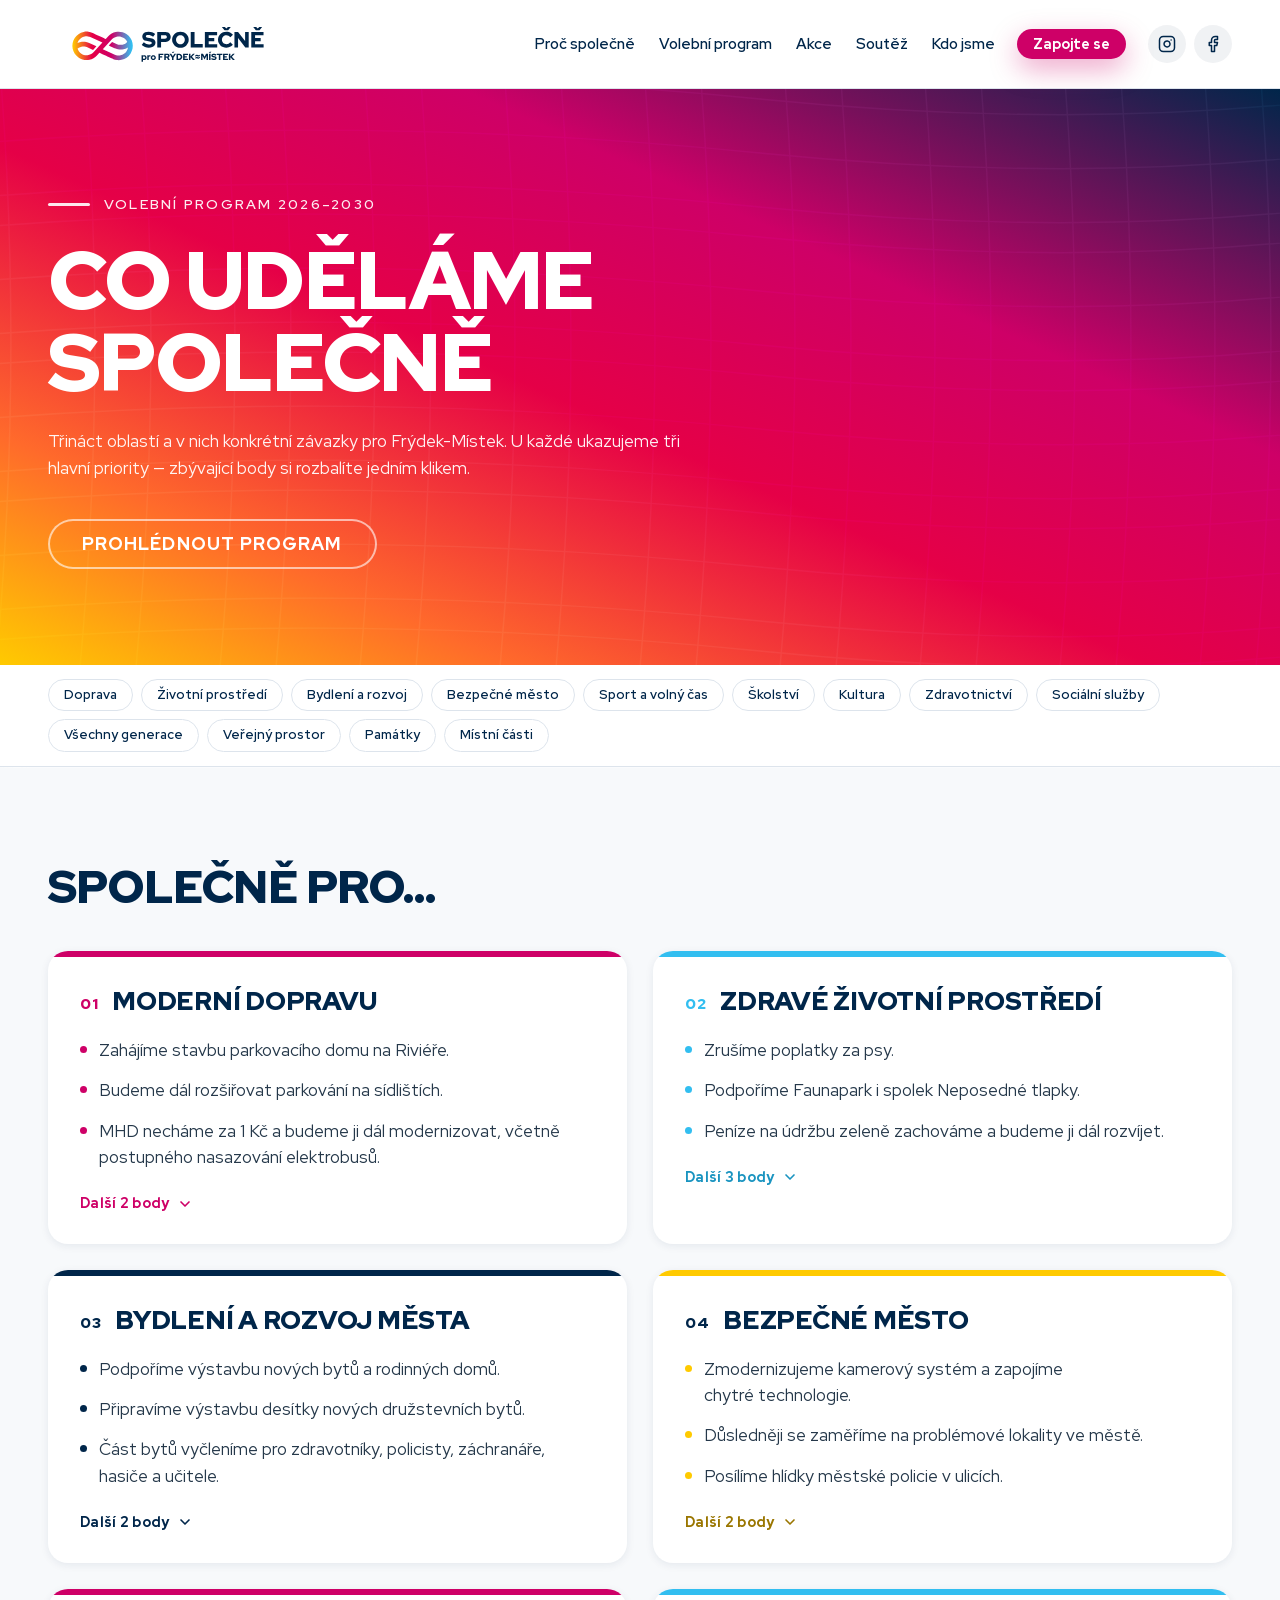
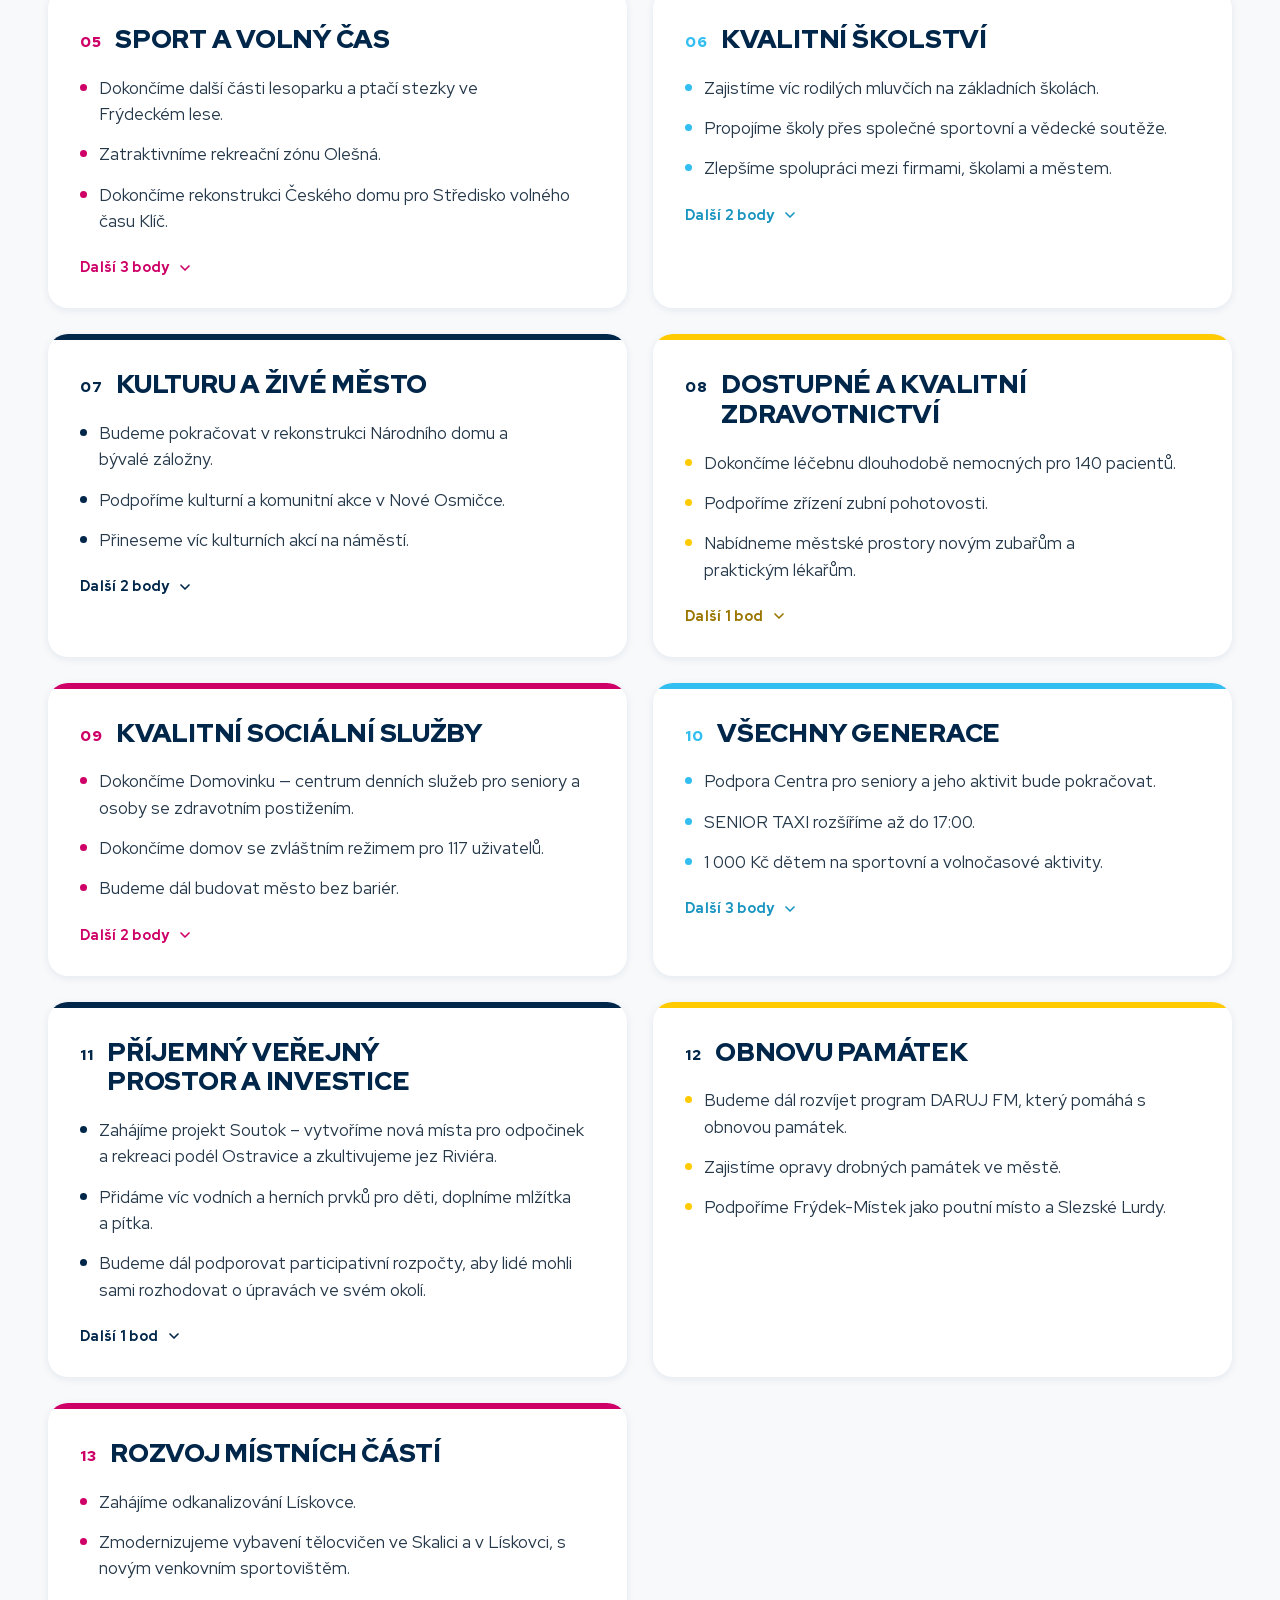
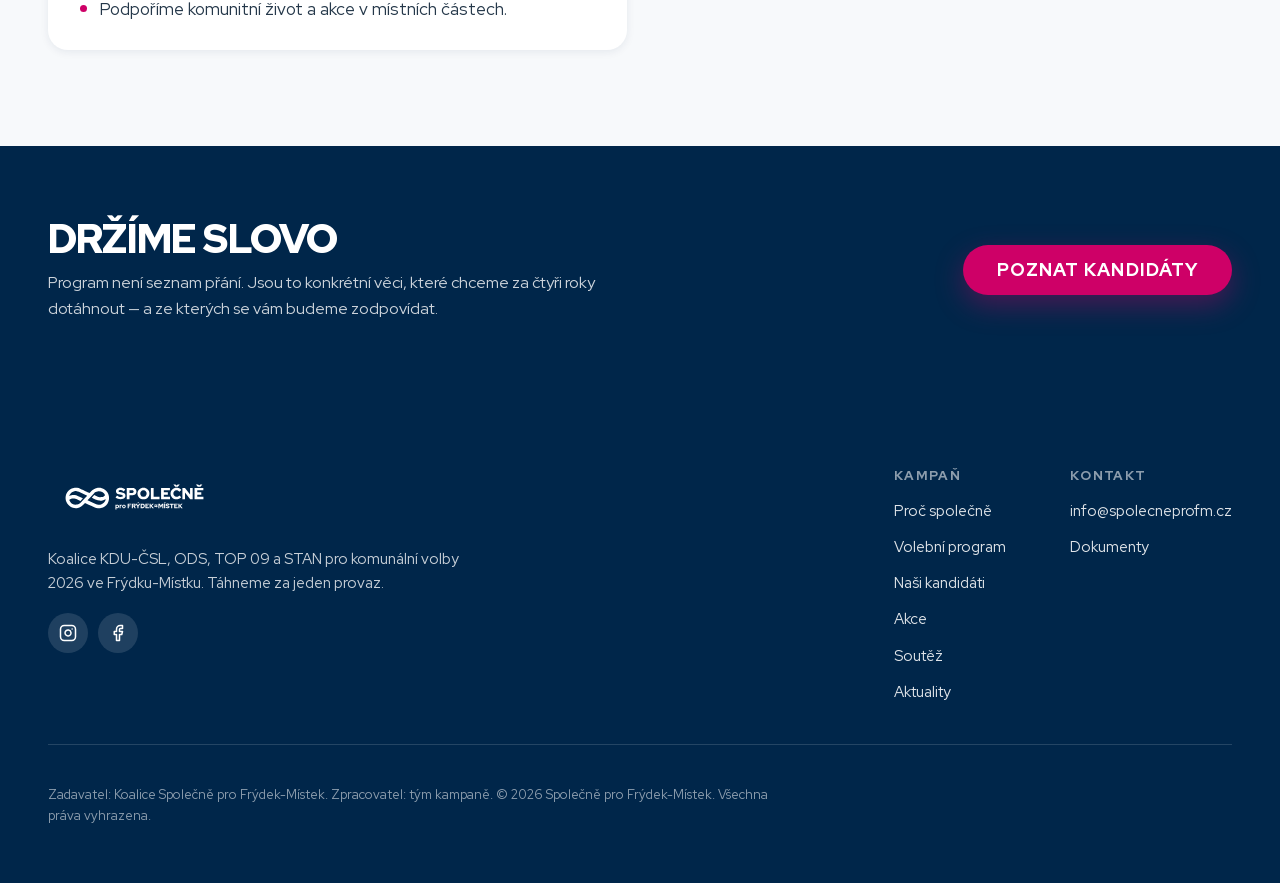
==== commit c8090b6b: "Add photos, new Kocourek slide, program wording fixes - Candidate photos: Jana Blahutová (9.), Adam " ====
--- a/program.html
+++ b/program.html
@@ -130,7 +130,6 @@
     <p class="prog-hero__lead hp-rise" style="animation-delay:.2s">Třináct oblastí a v nich konkrétní závazky pro Frýdek-Místek. U každé ukazujeme tři hlavní priority — zbývající body si rozbalíte jedním klikem.</p>
     <div class="prog-hero__cta hp-rise" style="animation-delay:.28s">
       <a class="btn btn--lg btn--ghost btn--uppercase" href="#oblasti">Prohlédnout program</a>
-      <a class="btn btn--lg btn--ghost btn--uppercase" href="index.html#dokumenty">Stáhnout PDF</a>
     </div>
   </div>
 </section>
@@ -158,7 +157,6 @@
 <section class="section section--paper" id="oblasti">
   <div class="container">
     <div class="sec-head">
-      <span class="eyebrow">Náš program v bodech</span>
       <h2 class="sec-title">SPOLEČNĚ pro…</h2>
     </div>
     <div class="prog-grid">
@@ -306,7 +304,7 @@
           </div>
           <ul class="prog-list">
             <li>Budeme pokračovat v rekonstrukci Národního domu a bývalé záložny.</li>
-            <li>Podpoříme kulturní a komunitní akce v Nové osmičce.</li>
+            <li>Podpoříme kulturní a komunitní akce v Nové Osmičce.</li>
             <li>Přineseme víc kulturních akcí na náměstí.</li>
           </ul>
           <details class="prog-details">
@@ -393,7 +391,7 @@
             <h3 class="prog-card__title">příjemný veřejný prostor a investice</h3>
           </div>
           <ul class="prog-list">
-            <li>Vybudujeme náplavku a promenádu podél Ostravice.</li>
+            <li>Zahájíme projekt Soutok – vytvoříme nová místa pro odpočinek a rekreaci podél Ostravice a zkultivujeme jez Riviéra.</li>
             <li>Přidáme víc vodních a herních prvků pro děti, doplníme mlžítka a pítka.</li>
             <li>Budeme dál podporovat participativní rozpočty, aby lidé mohli sami rozhodovat o úpravách ve svém okolí.</li>
           </ul>
@@ -430,7 +428,7 @@
           </div>
           <ul class="prog-list">
             <li>Zahájíme odkanalizování Lískovce.</li>
-            <li>Navýšíme finance pro osadní výbory, aby mohly víc rozhodovat o investicích ve svých lokalitách.</li>
+            <li>Zmodernizujeme vybavení tělocvičen ve Skalici a v Lískovci, s novým venkovním sportovištěm.</li>
             <li>Podpoříme komunitní život a akce v místních částech.</li>
           </ul>
         </div>
